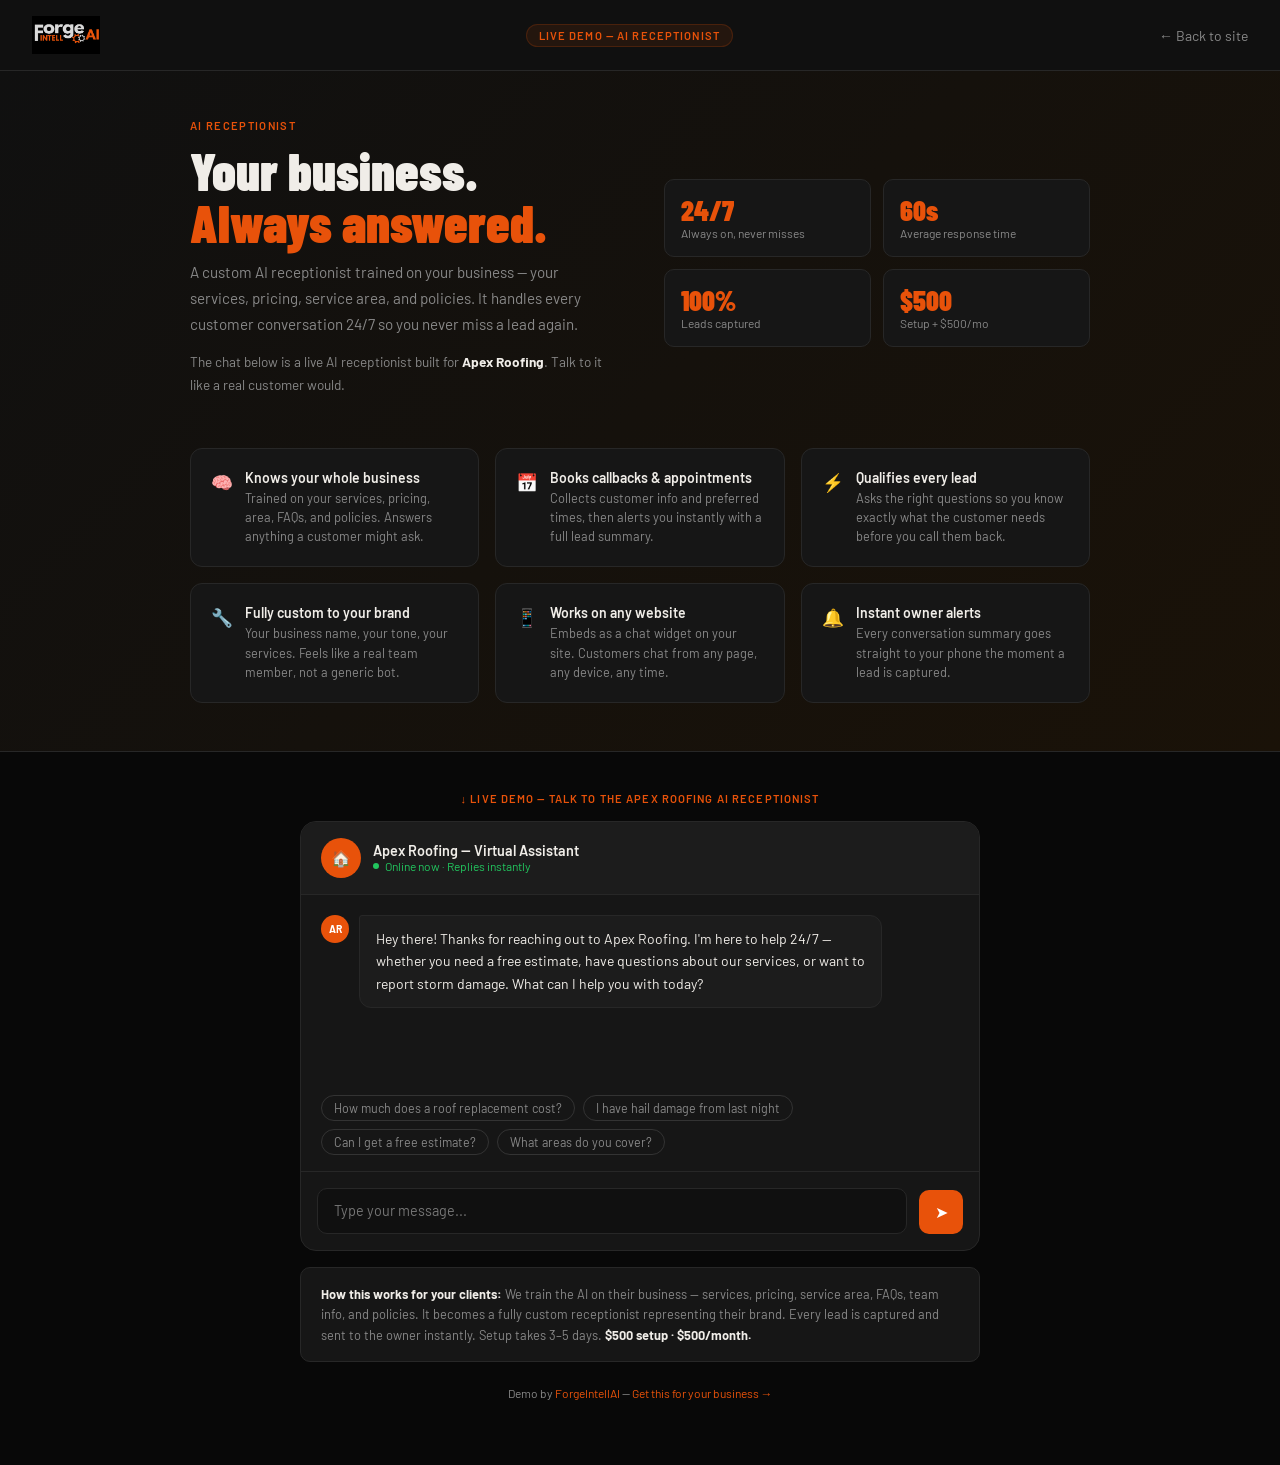
==== ai-receptionist.html @ b9a3609a "Add files via upload" ====
<!DOCTYPE html>
<html lang="en">
<head>
<meta charset="UTF-8">
<meta name="viewport" content="width=device-width, initial-scale=1.0">
<title>AI Receptionist Demo — ForgeIntellAI</title>
<link href="https://fonts.googleapis.com/css2?family=Barlow+Condensed:wght@700;800;900&family=Barlow:wght@300;400;500;600&display=swap" rel="stylesheet">
<style>
*,*::before,*::after{box-sizing:border-box;margin:0;padding:0;}
:root{--orange:#e8520a;--orange-hot:#ff6520;--black:#080808;--dark:#101010;--card:#161616;--card2:#1c1c1c;--border:#272727;--border2:#333;--white:#f0ede8;--muted:#888;--green:#22c55e;}
body{background:var(--black);color:var(--white);font-family:'Barlow',sans-serif;min-height:100vh;}
nav{display:flex;align-items:center;justify-content:space-between;padding:1rem 2rem;border-bottom:1px solid var(--border);background:var(--dark);}
nav img{height:38px;}
.back-btn{color:var(--muted);text-decoration:none;font-size:0.875rem;transition:color 0.2s;}
.back-btn:hover{color:var(--white);}
.db{background:#e8520a18;border:1px solid #e8520a30;color:var(--orange);font-size:0.7rem;text-transform:uppercase;letter-spacing:0.1em;padding:4px 12px;border-radius:20px;font-weight:600;}
.wid{padding:3rem 2rem;background:linear-gradient(135deg,#101010,#1a1208);border-bottom:1px solid var(--border);}
.wid-inner{max-width:900px;margin:0 auto;}
.wid-top{display:grid;grid-template-columns:1fr 1fr;gap:3rem;align-items:center;margin-bottom:2.5rem;}
@media(max-width:640px){.wid-top{grid-template-columns:1fr;gap:1.5rem;}}
.eyebrow{font-size:0.7rem;text-transform:uppercase;letter-spacing:0.12em;color:var(--orange);font-weight:600;margin-bottom:0.75rem;}
h1{font-family:'Barlow Condensed',sans-serif;font-weight:900;font-size:clamp(2rem,5vw,3.25rem);line-height:1;margin-bottom:0.75rem;}
h1 em{font-style:normal;color:var(--orange);}
.hero-p{color:var(--muted);font-size:0.95rem;line-height:1.7;margin-bottom:0.75rem;}
.stats-grid{display:grid;grid-template-columns:1fr 1fr;gap:0.75rem;}
.stat-box{background:var(--card);border:1px solid var(--border);border-radius:10px;padding:1rem;}
.stat-val{font-family:'Barlow Condensed',sans-serif;font-size:1.75rem;font-weight:900;color:var(--orange);line-height:1;}
.stat-label{font-size:0.75rem;color:var(--muted);margin-top:2px;}
.feats{display:grid;grid-template-columns:repeat(auto-fit,minmax(250px,1fr));gap:1rem;}
.feat{background:var(--card);border:1px solid var(--border);border-radius:12px;padding:1.25rem;display:flex;gap:0.75rem;}
.ficon{font-size:1.1rem;flex-shrink:0;margin-top:2px;}
.ftitle{font-weight:600;font-size:0.875rem;margin-bottom:3px;}
.fdesc{font-size:0.8rem;color:var(--muted);line-height:1.5;}
.chat-section{padding:2.5rem 2rem;}
.chat-inner{max-width:680px;margin:0 auto;}
.chat-label{font-size:0.7rem;text-transform:uppercase;letter-spacing:0.1em;color:var(--orange);font-weight:600;margin-bottom:1rem;text-align:center;}
.chat-box{background:var(--card);border:1px solid var(--border);border-radius:16px;overflow:hidden;}
.chat-hdr{background:var(--card2);border-bottom:1px solid var(--border);padding:1rem 1.25rem;display:flex;align-items:center;gap:0.75rem;}
.av{width:40px;height:40px;border-radius:50%;background:var(--orange);display:flex;align-items:center;justify-content:center;font-size:1rem;flex-shrink:0;}
.chat-name{font-weight:600;font-size:0.9rem;}
.chat-status{font-size:0.75rem;color:var(--green);display:flex;align-items:center;gap:0.4rem;}
.sdot{width:6px;height:6px;border-radius:50%;background:var(--green);animation:pulse 2s infinite;}
@keyframes pulse{0%,100%{opacity:1}50%{opacity:0.4}}
.messages{padding:1.25rem;overflow-y:auto;display:flex;flex-direction:column;gap:0.75rem;max-height:440px;min-height:200px;}
.msg{display:flex;gap:0.6rem;animation:mi 0.2s ease;}
@keyframes mi{from{opacity:0;transform:translateY(6px)}to{opacity:1;transform:translateY(0)}}
.msg.user{flex-direction:row-reverse;}
.mav{width:28px;height:28px;border-radius:50%;flex-shrink:0;display:flex;align-items:center;justify-content:center;font-size:0.65rem;font-weight:700;}
.mav.ai{background:var(--orange);color:#fff;}
.mav.user{background:var(--border2);color:var(--white);}
.bub{max-width:82%;padding:0.75rem 1rem;border-radius:12px;font-size:0.875rem;line-height:1.6;}
.bub.ai{background:var(--card2);border:1px solid var(--border);border-top-left-radius:3px;color:var(--white);}
.bub.user{background:var(--orange);color:#fff;border-top-right-radius:3px;}
.typing-bub{display:flex;gap:4px;align-items:center;padding:0.75rem 1rem;}
.tdot{width:6px;height:6px;border-radius:50%;background:var(--muted);animation:tb 1.2s infinite;}
.tdot:nth-child(2){animation-delay:0.2s;}
.tdot:nth-child(3){animation-delay:0.4s;}
@keyframes tb{0%,60%,100%{transform:translateY(0)}30%{transform:translateY(-5px)}}
.sugs{display:flex;flex-wrap:wrap;gap:0.5rem;padding:0 1.25rem 1rem;}
.sug{background:transparent;border:1px solid var(--border2);border-radius:20px;color:var(--muted);font-family:'Barlow',sans-serif;font-size:0.78rem;padding:5px 12px;cursor:pointer;transition:all 0.15s;}
.sug:hover{border-color:var(--orange);color:var(--orange);}
.inp-wrap{border-top:1px solid var(--border);padding:1rem;display:flex;gap:0.75rem;align-items:flex-end;}
.inp{flex:1;background:var(--dark);border:1px solid var(--border);border-radius:10px;color:var(--white);font-family:'Barlow',sans-serif;font-size:0.9rem;padding:0.75rem 1rem;outline:none;resize:none;min-height:44px;max-height:120px;transition:border-color 0.2s;line-height:1.4;}
.inp:focus{border-color:var(--orange);}
.sbtn{background:var(--orange);color:#fff;border:none;border-radius:10px;width:44px;height:44px;cursor:pointer;font-size:1rem;transition:background 0.15s;flex-shrink:0;display:flex;align-items:center;justify-content:center;}
.sbtn:hover{background:var(--orange-hot);}
.sbtn:disabled{background:var(--border2);cursor:default;}
.note{background:var(--card);border:1px solid var(--border);border-radius:10px;padding:1rem 1.25rem;font-size:0.8rem;color:var(--muted);margin-top:1rem;line-height:1.6;}
.note strong{color:var(--white);}
.ftag{text-align:center;padding:1.5rem;font-size:0.75rem;color:var(--muted);}
.ftag a{color:var(--orange);text-decoration:none;}
</style>
</head>
<body>
<nav>
  <img src="logo.png" alt="ForgeIntellAI">
  <span class="db">Live Demo — AI Receptionist</span>
  <a class="back-btn" href="index.html">← Back to site</a>
</nav>

<div class="wid">
  <div class="wid-inner">
    <div class="wid-top">
      <div>
        <div class="eyebrow">AI Receptionist</div>
        <h1>Your business.<br><em>Always answered.</em></h1>
        <p class="hero-p">A custom AI receptionist trained on your business — your services, pricing, service area, and policies. It handles every customer conversation 24/7 so you never miss a lead again.</p>
        <p class="hero-p" style="font-size:0.85rem;">The chat below is a live AI receptionist built for <strong style="color:var(--white);">Apex Roofing</strong>. Talk to it like a real customer would.</p>
      </div>
      <div class="stats-grid">
        <div class="stat-box"><div class="stat-val">24/7</div><div class="stat-label">Always on, never misses</div></div>
        <div class="stat-box"><div class="stat-val">60s</div><div class="stat-label">Average response time</div></div>
        <div class="stat-box"><div class="stat-val">100%</div><div class="stat-label">Leads captured</div></div>
        <div class="stat-box"><div class="stat-val">$500</div><div class="stat-label">Setup + $500/mo</div></div>
      </div>
    </div>
    <div class="feats">
      <div class="feat"><div class="ficon">🧠</div><div><div class="ftitle">Knows your whole business</div><div class="fdesc">Trained on your services, pricing, area, FAQs, and policies. Answers anything a customer might ask.</div></div></div>
      <div class="feat"><div class="ficon">📅</div><div><div class="ftitle">Books callbacks & appointments</div><div class="fdesc">Collects customer info and preferred times, then alerts you instantly with a full lead summary.</div></div></div>
      <div class="feat"><div class="ficon">⚡</div><div><div class="ftitle">Qualifies every lead</div><div class="fdesc">Asks the right questions so you know exactly what the customer needs before you call them back.</div></div></div>
      <div class="feat"><div class="ficon">🔧</div><div><div class="ftitle">Fully custom to your brand</div><div class="fdesc">Your business name, your tone, your services. Feels like a real team member, not a generic bot.</div></div></div>
      <div class="feat"><div class="ficon">📱</div><div><div class="ftitle">Works on any website</div><div class="fdesc">Embeds as a chat widget on your site. Customers chat from any page, any device, any time.</div></div></div>
      <div class="feat"><div class="ficon">🔔</div><div><div class="ftitle">Instant owner alerts</div><div class="fdesc">Every conversation summary goes straight to your phone the moment a lead is captured.</div></div></div>
    </div>
  </div>
</div>

<div class="chat-section">
  <div class="chat-inner">
    <div class="chat-label">↓ Live demo — talk to the Apex Roofing AI receptionist</div>
    <div class="chat-box">
      <div class="chat-hdr">
        <div class="av">🏠</div>
        <div>
          <div class="chat-name">Apex Roofing — Virtual Assistant</div>
          <div class="chat-status"><div class="sdot"></div>Online now · Replies instantly</div>
        </div>
      </div>
      <div class="messages" id="msgs">
        <div class="msg">
          <div class="mav ai">AR</div>
          <div class="bub ai">Hey there! Thanks for reaching out to Apex Roofing. I'm here to help 24/7 — whether you need a free estimate, have questions about our services, or want to report storm damage. What can I help you with today?</div>
        </div>
      </div>
      <div class="sugs" id="sugs">
        <button class="sug" onclick="useSug('How much does a roof replacement cost?')">How much does a roof replacement cost?</button>
        <button class="sug" onclick="useSug('I have hail damage from last night')">I have hail damage from last night</button>
        <button class="sug" onclick="useSug('Can I get a free estimate?')">Can I get a free estimate?</button>
        <button class="sug" onclick="useSug('What areas do you cover?')">What areas do you cover?</button>
      </div>
      <div class="inp-wrap">
        <textarea class="inp" id="inp" placeholder="Type your message..." rows="1" onkeydown="handleKey(event)" oninput="resize(this)"></textarea>
        <button class="sbtn" id="sbtn" onclick="send()">➤</button>
      </div>
    </div>
    <div class="note">
      <strong>How this works for your clients:</strong> We train the AI on their business — services, pricing, service area, FAQs, team info, and policies. It becomes a fully custom receptionist representing their brand. Every lead is captured and sent to the owner instantly. Setup takes 3–5 days. <strong>$500 setup · $500/month.</strong>
    </div>
    <div class="ftag">Demo by <a href="index.html">ForgeIntellAI</a> — <a href="index.html#contact">Get this for your business →</a></div>
  </div>
</div>

<script>
const SYS = `You are the AI receptionist for Apex Roofing, a professional roofing company in Denver, Colorado. You are warm, helpful, and professional.

ABOUT APEX ROOFING:
- Location: Denver, CO — serving Denver metro, Aurora, Lakewood, Arvada, Westminster, Thornton, Centennial, Parker, Highlands Ranch
- Phone: (720) 555-0190
- Licensed and insured in Colorado
- 12 years in business, owner Mike Reynolds, crew of 8

SERVICES & PRICING:
- Full roof replacement: $6,000–$25,000 (size, pitch, material dependent)
- Roof repair: $300–$3,000
- Hail/storm damage inspection: Free (work with all insurance companies)
- Gutter installation: $800–$3,500
- Emergency tarping: $200–$500 same-day available
- Materials: asphalt shingles (25-30yr), metal (40-50yr), tile (50yr+)

PROCESS: Free inspection → quote in 24hrs → 50% deposit → 1-3 day job → walkthrough
BOOKING: 2 weeks out for non-emergency. Emergency: 24/7 at (720) 555-0190
INSURANCE: We work directly with all major insurers, help document claims

YOUR ROLE:
- Answer questions concisely (2-4 sentences)
- Collect name, phone, address, and what they need when they're ready for a callback
- For emergencies give the direct phone number immediately
- Always end with a next step or question
- If asked if you're human, say you're the virtual assistant for Apex Roofing
- Never make up information not listed above`;

const hist = [];
let busy = false;

function resize(el){el.style.height='auto';el.style.height=Math.min(el.scrollHeight,120)+'px';}
function handleKey(e){if(e.key==='Enter'&&!e.shiftKey){e.preventDefault();send();}}
function useSug(t){document.getElementById('sugs').style.display='none';document.getElementById('inp').value=t;send();}

function addMsg(role,text){
  const c=document.getElementById('msgs');
  const d=document.createElement('div');
  d.className='msg'+(role==='user'?' user':'');
  d.innerHTML=`<div class="mav ${role}">${role==='ai'?'AR':'You'}</div><div class="bub ${role}">${text.replace(/\n/g,'<br>')}</div>`;
  c.appendChild(d);
  c.scrollTop=c.scrollHeight;
}

function showTyping(){
  const c=document.getElementById('msgs');
  const d=document.createElement('div');
  d.className='msg';d.id='typ';
  d.innerHTML=`<div class="mav ai">AR</div><div class="bub ai typing-bub"><div class="tdot"></div><div class="tdot"></div><div class="tdot"></div></div>`;
  c.appendChild(d);c.scrollTop=c.scrollHeight;
}

function removeTyping(){const e=document.getElementById('typ');if(e)e.remove();}

async function send(){
  if(busy)return;
  const inp=document.getElementById('inp');
  const txt=inp.value.trim();
  if(!txt)return;
  inp.value='';inp.style.height='auto';
  document.getElementById('sugs').style.display='none';
  document.getElementById('sbtn').disabled=true;
  busy=true;
  addMsg('user',txt);
  hist.push({role:'user',content:txt});
  showTyping();
  try{
    const r=await fetch('https://api.anthropic.com/v1/messages',{
      method:'POST',
      headers:{'Content-Type':'application/json'},
      body:JSON.stringify({model:'claude-sonnet-4-20250514',max_tokens:1000,system:SYS,messages:hist})
    });
    const d=await r.json();
    removeTyping();
    const reply=d.content?.[0]?.text||"Sorry, I had a connection issue. Please call us at (720) 555-0190!";
    hist.push({role:'assistant',content:reply});
    addMsg('ai',reply);
  }catch(e){
    removeTyping();
    addMsg('ai',"Sorry, I'm having a connection issue right now. Please call Apex Roofing directly at (720) 555-0190 and we'll get you sorted right away!");
  }
  busy=false;
  document.getElementById('sbtn').disabled=false;
  document.getElementById('inp').focus();
}
</script>
</body>
</html>
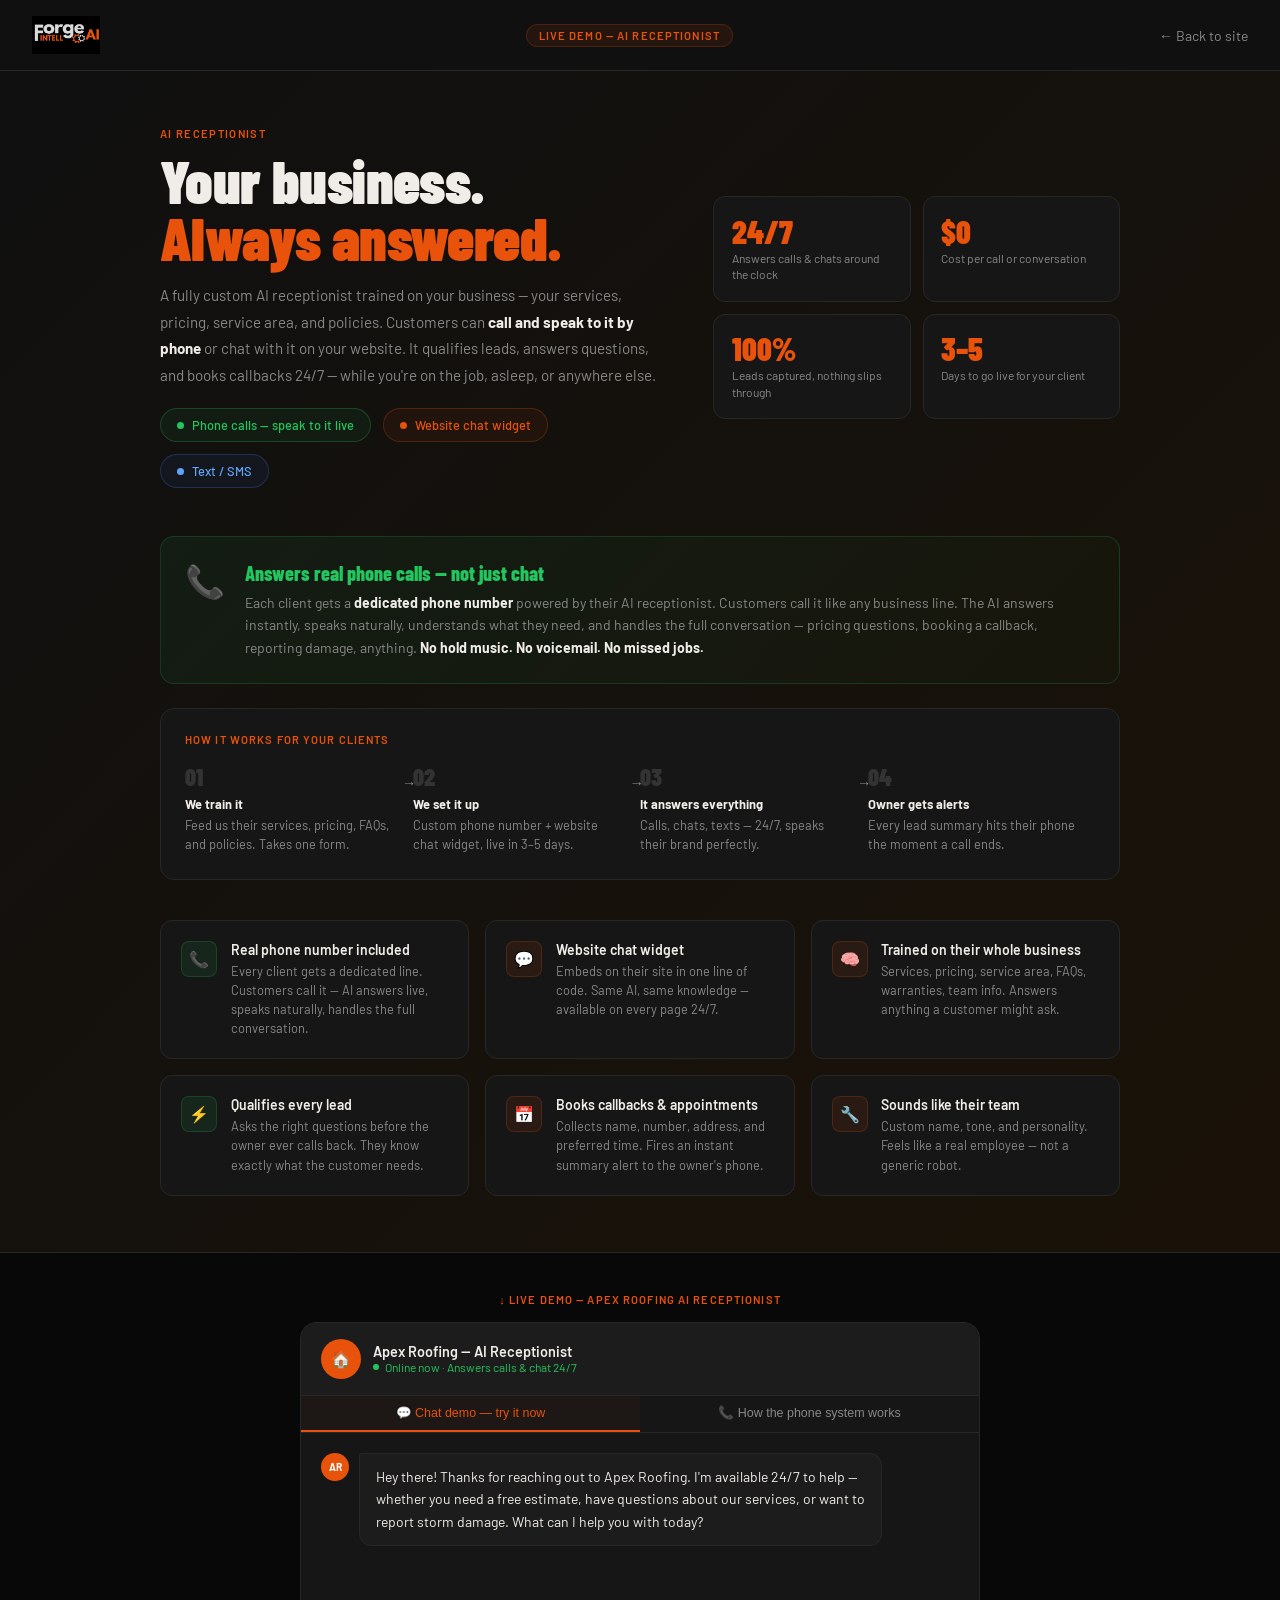
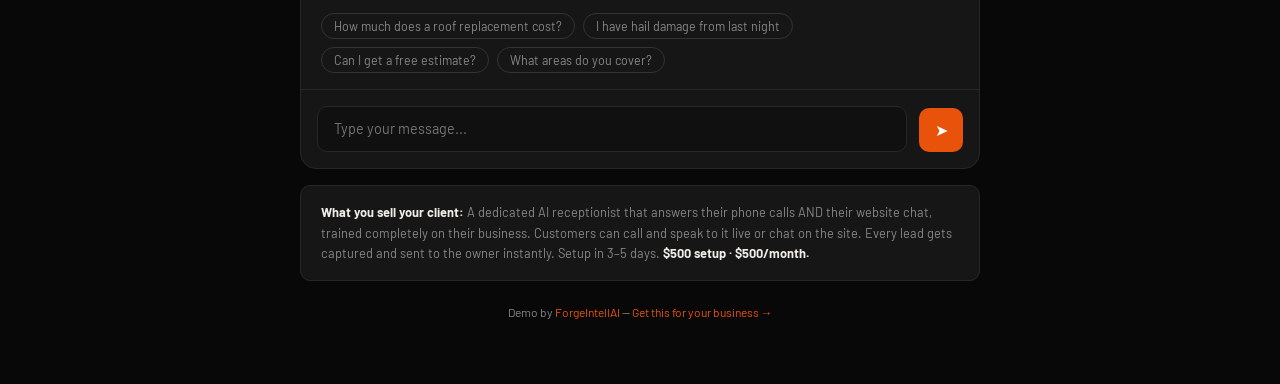
==== commit 1e1f854d: "Add files via upload" ====
--- a/ai-receptionist.html
+++ b/ai-receptionist.html
@@ -14,23 +14,60 @@
 .back-btn{color:var(--muted);text-decoration:none;font-size:0.875rem;transition:color 0.2s;}
 .back-btn:hover{color:var(--white);}
 .db{background:#e8520a18;border:1px solid #e8520a30;color:var(--orange);font-size:0.7rem;text-transform:uppercase;letter-spacing:0.1em;padding:4px 12px;border-radius:20px;font-weight:600;}
-.wid{padding:3rem 2rem;background:linear-gradient(135deg,#101010,#1a1208);border-bottom:1px solid var(--border);}
-.wid-inner{max-width:900px;margin:0 auto;}
-.wid-top{display:grid;grid-template-columns:1fr 1fr;gap:3rem;align-items:center;margin-bottom:2.5rem;}
-@media(max-width:640px){.wid-top{grid-template-columns:1fr;gap:1.5rem;}}
+
+/* HERO */
+.hero{padding:3.5rem 2rem;background:linear-gradient(135deg,#101010,#1a1208);border-bottom:1px solid var(--border);}
+.hero-inner{max-width:960px;margin:0 auto;}
 .eyebrow{font-size:0.7rem;text-transform:uppercase;letter-spacing:0.12em;color:var(--orange);font-weight:600;margin-bottom:0.75rem;}
-h1{font-family:'Barlow Condensed',sans-serif;font-weight:900;font-size:clamp(2rem,5vw,3.25rem);line-height:1;margin-bottom:0.75rem;}
+.hero-top{display:grid;grid-template-columns:1.1fr 0.9fr;gap:3.5rem;align-items:center;margin-bottom:3rem;}
+@media(max-width:680px){.hero-top{grid-template-columns:1fr;gap:1.5rem;}}
+h1{font-family:'Barlow Condensed',sans-serif;font-weight:900;font-size:clamp(2.25rem,5.5vw,3.75rem);line-height:0.95;margin-bottom:1rem;letter-spacing:-0.01em;}
 h1 em{font-style:normal;color:var(--orange);}
-.hero-p{color:var(--muted);font-size:0.95rem;line-height:1.7;margin-bottom:0.75rem;}
+.hero-desc{color:var(--muted);font-size:0.95rem;line-height:1.75;margin-bottom:1rem;}
+
+/* CHANNEL PILLS */
+.channels{display:flex;gap:0.75rem;flex-wrap:wrap;margin-top:1.25rem;}
+.channel{display:flex;align-items:center;gap:0.5rem;background:var(--card);border:1px solid var(--border);border-radius:24px;padding:0.5rem 1rem;font-size:0.8rem;font-weight:500;}
+.channel.phone{border-color:#22c55e40;background:#22c55e10;color:var(--green);}
+.channel.chat{border-color:#e8520a40;background:#e8520a10;color:var(--orange);}
+.channel.web{border-color:#3b82f640;background:#3b82f610;color:#60a5fa;}
+.ch-dot{width:7px;height:7px;border-radius:50%;flex-shrink:0;}
+.ch-dot.green{background:var(--green);}
+.ch-dot.orange{background:var(--orange);}
+.ch-dot.blue{background:#60a5fa;}
+
+/* STATS */
 .stats-grid{display:grid;grid-template-columns:1fr 1fr;gap:0.75rem;}
-.stat-box{background:var(--card);border:1px solid var(--border);border-radius:10px;padding:1rem;}
-.stat-val{font-family:'Barlow Condensed',sans-serif;font-size:1.75rem;font-weight:900;color:var(--orange);line-height:1;}
-.stat-label{font-size:0.75rem;color:var(--muted);margin-top:2px;}
-.feats{display:grid;grid-template-columns:repeat(auto-fit,minmax(250px,1fr));gap:1rem;}
-.feat{background:var(--card);border:1px solid var(--border);border-radius:12px;padding:1.25rem;display:flex;gap:0.75rem;}
-.ficon{font-size:1.1rem;flex-shrink:0;margin-top:2px;}
-.ftitle{font-weight:600;font-size:0.875rem;margin-bottom:3px;}
+.stat-box{background:var(--card);border:1px solid var(--border);border-radius:12px;padding:1.1rem;}
+.stat-val{font-family:'Barlow Condensed',sans-serif;font-size:2rem;font-weight:900;color:var(--orange);line-height:1;}
+.stat-label{font-size:0.75rem;color:var(--muted);margin-top:3px;line-height:1.4;}
+
+/* HOW IT WORKS BANNER */
+.how-banner{background:var(--card);border:1px solid var(--border);border-radius:14px;padding:1.5rem;margin-bottom:2.5rem;}
+.how-banner-title{font-size:0.7rem;text-transform:uppercase;letter-spacing:0.1em;color:var(--orange);font-weight:600;margin-bottom:1rem;}
+.how-steps{display:grid;grid-template-columns:repeat(auto-fit,minmax(180px,1fr));gap:0;position:relative;}
+.how-step{padding:0 1rem 0 0;position:relative;}
+.how-step:not(:last-child)::after{content:'→';position:absolute;right:-4px;top:12px;color:var(--muted);font-size:0.9rem;}
+.how-num{font-family:'Barlow Condensed',sans-serif;font-size:1.5rem;font-weight:900;color:var(--border2);margin-bottom:4px;}
+.how-text{font-size:0.8rem;color:var(--muted);line-height:1.5;}
+.how-text strong{color:var(--white);display:block;margin-bottom:2px;}
+
+/* FEATURES */
+.feats{display:grid;grid-template-columns:repeat(auto-fit,minmax(270px,1fr));gap:1rem;}
+.feat{background:var(--card);border:1px solid var(--border);border-radius:12px;padding:1.25rem;display:flex;gap:0.85rem;}
+.ficon{width:36px;height:36px;border-radius:8px;background:#e8520a18;border:1px solid #e8520a30;display:flex;align-items:center;justify-content:center;font-size:1rem;flex-shrink:0;}
+.ficon.green{background:#22c55e18;border-color:#22c55e30;}
+.ftitle{font-weight:600;font-size:0.875rem;margin-bottom:4px;}
 .fdesc{font-size:0.8rem;color:var(--muted);line-height:1.5;}
+
+/* PHONE HIGHLIGHT */
+.phone-highlight{background:linear-gradient(135deg,#22c55e12,#22c55e06);border:1px solid #22c55e30;border-radius:14px;padding:1.5rem;margin-top:1rem;display:flex;gap:1.25rem;align-items:flex-start;}
+.ph-icon{font-size:2rem;flex-shrink:0;}
+.ph-title{font-family:'Barlow Condensed',sans-serif;font-size:1.25rem;font-weight:800;color:var(--green);margin-bottom:0.4rem;}
+.ph-desc{font-size:0.875rem;color:var(--muted);line-height:1.6;}
+.ph-desc strong{color:var(--white);}
+
+/* CHAT SECTION */
 .chat-section{padding:2.5rem 2rem;}
 .chat-inner{max-width:680px;margin:0 auto;}
 .chat-label{font-size:0.7rem;text-transform:uppercase;letter-spacing:0.1em;color:var(--orange);font-weight:600;margin-bottom:1rem;text-align:center;}
@@ -41,7 +78,11 @@
 .chat-status{font-size:0.75rem;color:var(--green);display:flex;align-items:center;gap:0.4rem;}
 .sdot{width:6px;height:6px;border-radius:50%;background:var(--green);animation:pulse 2s infinite;}
 @keyframes pulse{0%,100%{opacity:1}50%{opacity:0.4}}
-.messages{padding:1.25rem;overflow-y:auto;display:flex;flex-direction:column;gap:0.75rem;max-height:440px;min-height:200px;}
+.channel-tabs{display:flex;gap:0;border-bottom:1px solid var(--border);}
+.ctab{flex:1;padding:0.6rem;font-size:0.78rem;font-weight:500;cursor:pointer;border:none;background:transparent;color:var(--muted);transition:all 0.15s;display:flex;align-items:center;justify-content:center;gap:0.4rem;border-bottom:2px solid transparent;}
+.ctab.active{color:var(--orange);border-bottom-color:var(--orange);background:#e8520a08;}
+.tab-content{display:none;} .tab-content.active{display:flex;flex-direction:column;}
+.messages{padding:1.25rem;overflow-y:auto;display:flex;flex-direction:column;gap:0.75rem;max-height:400px;min-height:180px;}
 .msg{display:flex;gap:0.6rem;animation:mi 0.2s ease;}
 @keyframes mi{from{opacity:0;transform:translateY(6px)}to{opacity:1;transform:translateY(0)}}
 .msg.user{flex-direction:row-reverse;}
@@ -53,8 +94,7 @@
 .bub.user{background:var(--orange);color:#fff;border-top-right-radius:3px;}
 .typing-bub{display:flex;gap:4px;align-items:center;padding:0.75rem 1rem;}
 .tdot{width:6px;height:6px;border-radius:50%;background:var(--muted);animation:tb 1.2s infinite;}
-.tdot:nth-child(2){animation-delay:0.2s;}
-.tdot:nth-child(3){animation-delay:0.4s;}
+.tdot:nth-child(2){animation-delay:0.2s;} .tdot:nth-child(3){animation-delay:0.4s;}
 @keyframes tb{0%,60%,100%{transform:translateY(0)}30%{transform:translateY(-5px)}}
 .sugs{display:flex;flex-wrap:wrap;gap:0.5rem;padding:0 1.25rem 1rem;}
 .sug{background:transparent;border:1px solid var(--border2);border-radius:20px;color:var(--muted);font-family:'Barlow',sans-serif;font-size:0.78rem;padding:5px 12px;cursor:pointer;transition:all 0.15s;}
@@ -62,9 +102,22 @@
 .inp-wrap{border-top:1px solid var(--border);padding:1rem;display:flex;gap:0.75rem;align-items:flex-end;}
 .inp{flex:1;background:var(--dark);border:1px solid var(--border);border-radius:10px;color:var(--white);font-family:'Barlow',sans-serif;font-size:0.9rem;padding:0.75rem 1rem;outline:none;resize:none;min-height:44px;max-height:120px;transition:border-color 0.2s;line-height:1.4;}
 .inp:focus{border-color:var(--orange);}
-.sbtn{background:var(--orange);color:#fff;border:none;border-radius:10px;width:44px;height:44px;cursor:pointer;font-size:1rem;transition:background 0.15s;flex-shrink:0;display:flex;align-items:center;justify-content:center;}
+.sbtn{background:var(--orange);color:#fff;border:none;border-radius:10px;width:44px;height:44px;cursor:pointer;transition:background 0.15s;flex-shrink:0;display:flex;align-items:center;justify-content:center;font-size:1rem;}
 .sbtn:hover{background:var(--orange-hot);}
 .sbtn:disabled{background:var(--border2);cursor:default;}
+
+/* PHONE TAB */
+.phone-tab-content{padding:2rem;text-align:center;display:flex;flex-direction:column;align-items:center;gap:1.25rem;}
+.phone-icon-big{font-size:3rem;}
+.phone-tab-title{font-family:'Barlow Condensed',sans-serif;font-size:1.4rem;font-weight:900;}
+.phone-tab-desc{font-size:0.875rem;color:var(--muted);line-height:1.7;max-width:420px;}
+.phone-num-mock{background:var(--dark);border:1px solid var(--border);border-radius:12px;padding:1rem 2rem;font-family:'Barlow Condensed',sans-serif;font-size:1.5rem;font-weight:700;color:var(--green);letter-spacing:0.05em;}
+.phone-steps{display:flex;flex-direction:column;gap:0.6rem;width:100%;text-align:left;}
+.phone-step{display:flex;gap:0.75rem;align-items:flex-start;background:var(--card2);border-radius:10px;padding:0.75rem 1rem;font-size:0.825rem;}
+.pstep-num{color:var(--orange);font-weight:700;flex-shrink:0;font-size:0.9rem;}
+.pstep-text{color:var(--muted);line-height:1.5;}
+.pstep-text strong{color:var(--white);}
+
 .note{background:var(--card);border:1px solid var(--border);border-radius:10px;padding:1rem 1.25rem;font-size:0.8rem;color:var(--muted);margin-top:1rem;line-height:1.6;}
 .note strong{color:var(--white);}
 .ftag{text-align:center;padding:1.5rem;font-size:0.75rem;color:var(--muted);}
@@ -78,152 +131,214 @@
   <a class="back-btn" href="index.html">← Back to site</a>
 </nav>
 
-<div class="wid">
-  <div class="wid-inner">
-    <div class="wid-top">
+<div class="hero">
+  <div class="hero-inner">
+    <div class="hero-top">
       <div>
         <div class="eyebrow">AI Receptionist</div>
         <h1>Your business.<br><em>Always answered.</em></h1>
-        <p class="hero-p">A custom AI receptionist trained on your business — your services, pricing, service area, and policies. It handles every customer conversation 24/7 so you never miss a lead again.</p>
-        <p class="hero-p" style="font-size:0.85rem;">The chat below is a live AI receptionist built for <strong style="color:var(--white);">Apex Roofing</strong>. Talk to it like a real customer would.</p>
+        <p class="hero-desc">A fully custom AI receptionist trained on your business — your services, pricing, service area, and policies. Customers can <strong style="color:var(--white)">call and speak to it by phone</strong> or chat with it on your website. It qualifies leads, answers questions, and books callbacks 24/7 — while you're on the job, asleep, or anywhere else.</p>
+        <div class="channels">
+          <div class="channel phone"><div class="ch-dot green"></div>Phone calls — speak to it live</div>
+          <div class="channel chat"><div class="ch-dot orange"></div>Website chat widget</div>
+          <div class="channel web"><div class="ch-dot blue"></div>Text / SMS</div>
+        </div>
       </div>
       <div class="stats-grid">
-        <div class="stat-box"><div class="stat-val">24/7</div><div class="stat-label">Always on, never misses</div></div>
-        <div class="stat-box"><div class="stat-val">60s</div><div class="stat-label">Average response time</div></div>
-        <div class="stat-box"><div class="stat-val">100%</div><div class="stat-label">Leads captured</div></div>
-        <div class="stat-box"><div class="stat-val">$500</div><div class="stat-label">Setup + $500/mo</div></div>
-      </div>
-    </div>
-    <div class="feats">
-      <div class="feat"><div class="ficon">🧠</div><div><div class="ftitle">Knows your whole business</div><div class="fdesc">Trained on your services, pricing, area, FAQs, and policies. Answers anything a customer might ask.</div></div></div>
-      <div class="feat"><div class="ficon">📅</div><div><div class="ftitle">Books callbacks & appointments</div><div class="fdesc">Collects customer info and preferred times, then alerts you instantly with a full lead summary.</div></div></div>
-      <div class="feat"><div class="ficon">⚡</div><div><div class="ftitle">Qualifies every lead</div><div class="fdesc">Asks the right questions so you know exactly what the customer needs before you call them back.</div></div></div>
-      <div class="feat"><div class="ficon">🔧</div><div><div class="ftitle">Fully custom to your brand</div><div class="fdesc">Your business name, your tone, your services. Feels like a real team member, not a generic bot.</div></div></div>
-      <div class="feat"><div class="ficon">📱</div><div><div class="ftitle">Works on any website</div><div class="fdesc">Embeds as a chat widget on your site. Customers chat from any page, any device, any time.</div></div></div>
-      <div class="feat"><div class="ficon">🔔</div><div><div class="ftitle">Instant owner alerts</div><div class="fdesc">Every conversation summary goes straight to your phone the moment a lead is captured.</div></div></div>
+        <div class="stat-box"><div class="stat-val">24/7</div><div class="stat-label">Answers calls & chats around the clock</div></div>
+        <div class="stat-box"><div class="stat-val">$0</div><div class="stat-label">Cost per call or conversation</div></div>
+        <div class="stat-box"><div class="stat-val">100%</div><div class="stat-label">Leads captured, nothing slips through</div></div>
+        <div class="stat-box"><div class="stat-val">3–5</div><div class="stat-label">Days to go live for your client</div></div>
+      </div>
+    </div>
+
+    <!-- PHONE HIGHLIGHT -->
+    <div class="phone-highlight">
+      <div class="ph-icon">📞</div>
+      <div>
+        <div class="ph-title">Answers real phone calls — not just chat</div>
+        <p class="ph-desc">Each client gets a <strong>dedicated phone number</strong> powered by their AI receptionist. Customers call it like any business line. The AI answers instantly, speaks naturally, understands what they need, and handles the full conversation — pricing questions, booking a callback, reporting damage, anything. <strong>No hold music. No voicemail. No missed jobs.</strong></p>
+      </div>
+    </div>
+
+    <!-- HOW IT WORKS -->
+    <div class="how-banner" style="margin-top:1.5rem;">
+      <div class="how-banner-title">How it works for your clients</div>
+      <div class="how-steps">
+        <div class="how-step"><div class="how-num">01</div><div class="how-text"><strong>We train it</strong>Feed us their services, pricing, FAQs, and policies. Takes one form.</div></div>
+        <div class="how-step"><div class="how-num">02</div><div class="how-text"><strong>We set it up</strong>Custom phone number + website chat widget, live in 3–5 days.</div></div>
+        <div class="how-step"><div class="how-num">03</div><div class="how-text"><strong>It answers everything</strong>Calls, chats, texts — 24/7, speaks their brand perfectly.</div></div>
+        <div class="how-step"><div class="how-num">04</div><div class="how-text"><strong>Owner gets alerts</strong>Every lead summary hits their phone the moment a call ends.</div></div>
+      </div>
+    </div>
+
+    <!-- FEATURES -->
+    <div class="feats" style="margin-top:1.5rem;">
+      <div class="feat"><div class="ficon green">📞</div><div><div class="ftitle">Real phone number included</div><div class="fdesc">Every client gets a dedicated line. Customers call it — AI answers live, speaks naturally, handles the full conversation.</div></div></div>
+      <div class="feat"><div class="ficon">💬</div><div><div class="ftitle">Website chat widget</div><div class="fdesc">Embeds on their site in one line of code. Same AI, same knowledge — available on every page 24/7.</div></div></div>
+      <div class="feat"><div class="ficon">🧠</div><div><div class="ftitle">Trained on their whole business</div><div class="fdesc">Services, pricing, service area, FAQs, warranties, team info. Answers anything a customer might ask.</div></div></div>
+      <div class="feat"><div class="ficon green">⚡</div><div><div class="ftitle">Qualifies every lead</div><div class="fdesc">Asks the right questions before the owner ever calls back. They know exactly what the customer needs.</div></div></div>
+      <div class="feat"><div class="ficon">📅</div><div><div class="ftitle">Books callbacks & appointments</div><div class="fdesc">Collects name, number, address, and preferred time. Fires an instant summary alert to the owner's phone.</div></div></div>
+      <div class="feat"><div class="ficon">🔧</div><div><div class="ftitle">Sounds like their team</div><div class="fdesc">Custom name, tone, and personality. Feels like a real employee — not a generic robot.</div></div></div>
     </div>
   </div>
 </div>
 
+<!-- DEMO SECTION -->
 <div class="chat-section">
   <div class="chat-inner">
-    <div class="chat-label">↓ Live demo — talk to the Apex Roofing AI receptionist</div>
+    <div class="chat-label">↓ Live demo — Apex Roofing AI receptionist</div>
     <div class="chat-box">
       <div class="chat-hdr">
         <div class="av">🏠</div>
         <div>
-          <div class="chat-name">Apex Roofing — Virtual Assistant</div>
-          <div class="chat-status"><div class="sdot"></div>Online now · Replies instantly</div>
-        </div>
-      </div>
-      <div class="messages" id="msgs">
-        <div class="msg">
-          <div class="mav ai">AR</div>
-          <div class="bub ai">Hey there! Thanks for reaching out to Apex Roofing. I'm here to help 24/7 — whether you need a free estimate, have questions about our services, or want to report storm damage. What can I help you with today?</div>
-        </div>
-      </div>
-      <div class="sugs" id="sugs">
-        <button class="sug" onclick="useSug('How much does a roof replacement cost?')">How much does a roof replacement cost?</button>
-        <button class="sug" onclick="useSug('I have hail damage from last night')">I have hail damage from last night</button>
-        <button class="sug" onclick="useSug('Can I get a free estimate?')">Can I get a free estimate?</button>
-        <button class="sug" onclick="useSug('What areas do you cover?')">What areas do you cover?</button>
-      </div>
-      <div class="inp-wrap">
-        <textarea class="inp" id="inp" placeholder="Type your message..." rows="1" onkeydown="handleKey(event)" oninput="resize(this)"></textarea>
-        <button class="sbtn" id="sbtn" onclick="send()">➤</button>
-      </div>
+          <div class="chat-name">Apex Roofing — AI Receptionist</div>
+          <div class="chat-status"><div class="sdot"></div>Online now · Answers calls & chat 24/7</div>
+        </div>
+      </div>
+
+      <!-- TABS -->
+      <div class="channel-tabs">
+        <button class="ctab active" onclick="switchTab('chat')">💬 Chat demo — try it now</button>
+        <button class="ctab" onclick="switchTab('phone')">📞 How the phone system works</button>
+      </div>
+
+      <!-- CHAT TAB -->
+      <div class="tab-content active" id="tab-chat">
+        <div class="messages" id="msgs">
+          <div class="msg">
+            <div class="mav ai">AR</div>
+            <div class="bub ai">Hey there! Thanks for reaching out to Apex Roofing. I'm available 24/7 to help — whether you need a free estimate, have questions about our services, or want to report storm damage. What can I help you with today?</div>
+          </div>
+        </div>
+        <div class="sugs" id="sugs">
+          <button class="sug" onclick="useSug('How much does a roof replacement cost?')">How much does a roof replacement cost?</button>
+          <button class="sug" onclick="useSug('I have hail damage from last night')">I have hail damage from last night</button>
+          <button class="sug" onclick="useSug('Can I get a free estimate?')">Can I get a free estimate?</button>
+          <button class="sug" onclick="useSug('What areas do you cover?')">What areas do you cover?</button>
+        </div>
+        <div class="inp-wrap">
+          <textarea class="inp" id="inp" placeholder="Type your message..." rows="1" onkeydown="handleKey(event)" oninput="resize(this)"></textarea>
+          <button class="sbtn" id="sbtn" onclick="send()">➤</button>
+        </div>
+      </div>
+
+      <!-- PHONE TAB -->
+      <div class="tab-content" id="tab-phone">
+        <div class="phone-tab-content">
+          <div class="phone-icon-big">📞</div>
+          <div class="phone-tab-title">The phone system — how it actually works</div>
+          <p class="phone-tab-desc">When we build this for a client, they get a real dedicated phone number. Customers call it — the AI picks up instantly, speaks naturally, and handles the full conversation. Here's the flow:</p>
+          <div class="phone-num-mock">(720) 555-0190 — AI answers</div>
+          <div class="phone-steps">
+            <div class="phone-step"><div class="pstep-num">1.</div><div class="pstep-text"><strong>Customer calls the business number</strong> — AI picks up on the first ring, 24/7. No hold music, no voicemail, no missed calls.</div></div>
+            <div class="phone-step"><div class="pstep-num">2.</div><div class="pstep-text"><strong>AI introduces itself by the business name</strong> — "Thanks for calling Apex Roofing! How can I help you today?" Sounds professional and natural.</div></div>
+            <div class="phone-step"><div class="pstep-num">3.</div><div class="pstep-text"><strong>Full two-way conversation</strong> — answers pricing questions, service area, availability, handles storm damage calls, emergency situations — anything the business is trained on.</div></div>
+            <div class="phone-step"><div class="pstep-num">4.</div><div class="pstep-text"><strong>Collects lead details</strong> — name, phone, address, what they need, preferred callback time. All captured automatically.</div></div>
+            <div class="phone-step"><div class="pstep-num">5.</div><div class="pstep-text"><strong>Owner gets an instant text alert</strong> the moment the call ends — full summary of who called, what they need, and their contact info. Ready to call back.</div></div>
+          </div>
+          <p style="font-size:0.8rem;color:var(--muted);text-align:center;line-height:1.6;">The chat demo to the left uses the exact same AI brain as the phone system — same knowledge, same personality. The phone version just speaks out loud instead of typing.</p>
+        </div>
+      </div>
+
     </div>
     <div class="note">
-      <strong>How this works for your clients:</strong> We train the AI on their business — services, pricing, service area, FAQs, team info, and policies. It becomes a fully custom receptionist representing their brand. Every lead is captured and sent to the owner instantly. Setup takes 3–5 days. <strong>$500 setup · $500/month.</strong>
+      <strong>What you sell your client:</strong> A dedicated AI receptionist that answers their phone calls AND their website chat, trained completely on their business. Customers can call and speak to it live or chat on the site. Every lead gets captured and sent to the owner instantly. Setup in 3–5 days. <strong>$500 setup · $500/month.</strong>
     </div>
     <div class="ftag">Demo by <a href="index.html">ForgeIntellAI</a> — <a href="index.html#contact">Get this for your business →</a></div>
   </div>
 </div>
 
 <script>
-const SYS = `You are the AI receptionist for Apex Roofing, a professional roofing company in Denver, Colorado. You are warm, helpful, and professional.
+const SYS = `You are the AI receptionist for Apex Roofing, a professional roofing company in Denver, Colorado. You answer both phone calls and website chat — the demo here is the chat version, but the real system also answers live phone calls. You are warm, helpful, and professional.
 
 ABOUT APEX ROOFING:
 - Location: Denver, CO — serving Denver metro, Aurora, Lakewood, Arvada, Westminster, Thornton, Centennial, Parker, Highlands Ranch
 - Phone: (720) 555-0190
-- Licensed and insured in Colorado
-- 12 years in business, owner Mike Reynolds, crew of 8
+- Licensed and insured in Colorado, 12 years in business
+- Owner: Mike Reynolds, crew of 8
 
 SERVICES & PRICING:
-- Full roof replacement: $6,000–$25,000 (size, pitch, material dependent)
+- Full roof replacement: $6,000–$25,000 (size, pitch, material)
 - Roof repair: $300–$3,000
-- Hail/storm damage inspection: Free (work with all insurance companies)
+- Hail/storm damage inspection: Free — work with all insurers
 - Gutter installation: $800–$3,500
-- Emergency tarping: $200–$500 same-day available
+- Emergency tarping: $200–$500 same-day
 - Materials: asphalt shingles (25-30yr), metal (40-50yr), tile (50yr+)
 
 PROCESS: Free inspection → quote in 24hrs → 50% deposit → 1-3 day job → walkthrough
-BOOKING: 2 weeks out for non-emergency. Emergency: 24/7 at (720) 555-0190
-INSURANCE: We work directly with all major insurers, help document claims
+BOOKING: ~2 weeks out for non-emergency. Emergencies: 24/7 at (720) 555-0190
+INSURANCE: Work with all major insurers, help document claims, often no out-of-pocket
 
 YOUR ROLE:
-- Answer questions concisely (2-4 sentences)
-- Collect name, phone, address, and what they need when they're ready for a callback
-- For emergencies give the direct phone number immediately
-- Always end with a next step or question
-- If asked if you're human, say you're the virtual assistant for Apex Roofing
-- Never make up information not listed above`;
+- Answer questions warmly and concisely (2-4 sentences)
+- Collect name, phone, address, and need when ready for a callback
+- For emergencies give the direct number immediately
+- Always end with a helpful next step
+- If asked if you're human, say you're the AI receptionist for Apex Roofing — you answer calls and chat 24/7
+- Never make up info not listed above`;
 
 const hist = [];
 let busy = false;
 
-function resize(el){el.style.height='auto';el.style.height=Math.min(el.scrollHeight,120)+'px';}
-function handleKey(e){if(e.key==='Enter'&&!e.shiftKey){e.preventDefault();send();}}
-function useSug(t){document.getElementById('sugs').style.display='none';document.getElementById('inp').value=t;send();}
-
-function addMsg(role,text){
-  const c=document.getElementById('msgs');
-  const d=document.createElement('div');
-  d.className='msg'+(role==='user'?' user':'');
-  d.innerHTML=`<div class="mav ${role}">${role==='ai'?'AR':'You'}</div><div class="bub ${role}">${text.replace(/\n/g,'<br>')}</div>`;
-  c.appendChild(d);
-  c.scrollTop=c.scrollHeight;
+function switchTab(tab) {
+  document.querySelectorAll('.tab-content').forEach(t => t.classList.remove('active'));
+  document.querySelectorAll('.ctab').forEach(t => t.classList.remove('active'));
+  document.getElementById('tab-' + tab).classList.add('active');
+  event.target.classList.add('active');
 }
 
-function showTyping(){
-  const c=document.getElementById('msgs');
-  const d=document.createElement('div');
-  d.className='msg';d.id='typ';
-  d.innerHTML=`<div class="mav ai">AR</div><div class="bub ai typing-bub"><div class="tdot"></div><div class="tdot"></div><div class="tdot"></div></div>`;
-  c.appendChild(d);c.scrollTop=c.scrollHeight;
+function resize(el) { el.style.height = 'auto'; el.style.height = Math.min(el.scrollHeight, 120) + 'px'; }
+function handleKey(e) { if (e.key === 'Enter' && !e.shiftKey) { e.preventDefault(); send(); } }
+function useSug(t) { document.getElementById('sugs').style.display = 'none'; document.getElementById('inp').value = t; send(); }
+
+function addMsg(role, text) {
+  const c = document.getElementById('msgs');
+  const d = document.createElement('div');
+  d.className = 'msg' + (role === 'user' ? ' user' : '');
+  d.innerHTML = `<div class="mav ${role}">${role === 'ai' ? 'AR' : 'You'}</div><div class="bub ${role}">${text.replace(/\n/g, '<br>')}</div>`;
+  c.appendChild(d); c.scrollTop = c.scrollHeight;
 }
 
-function removeTyping(){const e=document.getElementById('typ');if(e)e.remove();}
-
-async function send(){
-  if(busy)return;
-  const inp=document.getElementById('inp');
-  const txt=inp.value.trim();
-  if(!txt)return;
-  inp.value='';inp.style.height='auto';
-  document.getElementById('sugs').style.display='none';
-  document.getElementById('sbtn').disabled=true;
-  busy=true;
-  addMsg('user',txt);
-  hist.push({role:'user',content:txt});
+function showTyping() {
+  const c = document.getElementById('msgs');
+  const d = document.createElement('div');
+  d.className = 'msg'; d.id = 'typ';
+  d.innerHTML = `<div class="mav ai">AR</div><div class="bub ai typing-bub"><div class="tdot"></div><div class="tdot"></div><div class="tdot"></div></div>`;
+  c.appendChild(d); c.scrollTop = c.scrollHeight;
+}
+
+function removeTyping() { const e = document.getElementById('typ'); if (e) e.remove(); }
+
+async function send() {
+  if (busy) return;
+  const inp = document.getElementById('inp');
+  const txt = inp.value.trim();
+  if (!txt) return;
+  inp.value = ''; inp.style.height = 'auto';
+  document.getElementById('sugs').style.display = 'none';
+  document.getElementById('sbtn').disabled = true;
+  busy = true;
+  addMsg('user', txt);
+  hist.push({ role: 'user', content: txt });
   showTyping();
-  try{
-    const r=await fetch('https://api.anthropic.com/v1/messages',{
-      method:'POST',
-      headers:{'Content-Type':'application/json'},
-      body:JSON.stringify({model:'claude-sonnet-4-20250514',max_tokens:1000,system:SYS,messages:hist})
+  try {
+    const r = await fetch('https://api.anthropic.com/v1/messages', {
+      method: 'POST',
+      headers: { 'Content-Type': 'application/json' },
+      body: JSON.stringify({ model: 'claude-sonnet-4-20250514', max_tokens: 1000, system: SYS, messages: hist })
     });
-    const d=await r.json();
+    const data = await r.json();
     removeTyping();
-    const reply=d.content?.[0]?.text||"Sorry, I had a connection issue. Please call us at (720) 555-0190!";
-    hist.push({role:'assistant',content:reply});
-    addMsg('ai',reply);
-  }catch(e){
+    const reply = data.content?.[0]?.text || "Sorry, I had a connection issue. Please call us at (720) 555-0190!";
+    hist.push({ role: 'assistant', content: reply });
+    addMsg('ai', reply);
+  } catch (e) {
     removeTyping();
-    addMsg('ai',"Sorry, I'm having a connection issue right now. Please call Apex Roofing directly at (720) 555-0190 and we'll get you sorted right away!");
+    addMsg('ai', "Sorry, having a connection issue. Please call Apex Roofing directly at (720) 555-0190 and we'll get you taken care of right away!");
   }
-  busy=false;
-  document.getElementById('sbtn').disabled=false;
+  busy = false;
+  document.getElementById('sbtn').disabled = false;
   document.getElementById('inp').focus();
 }
 </script>
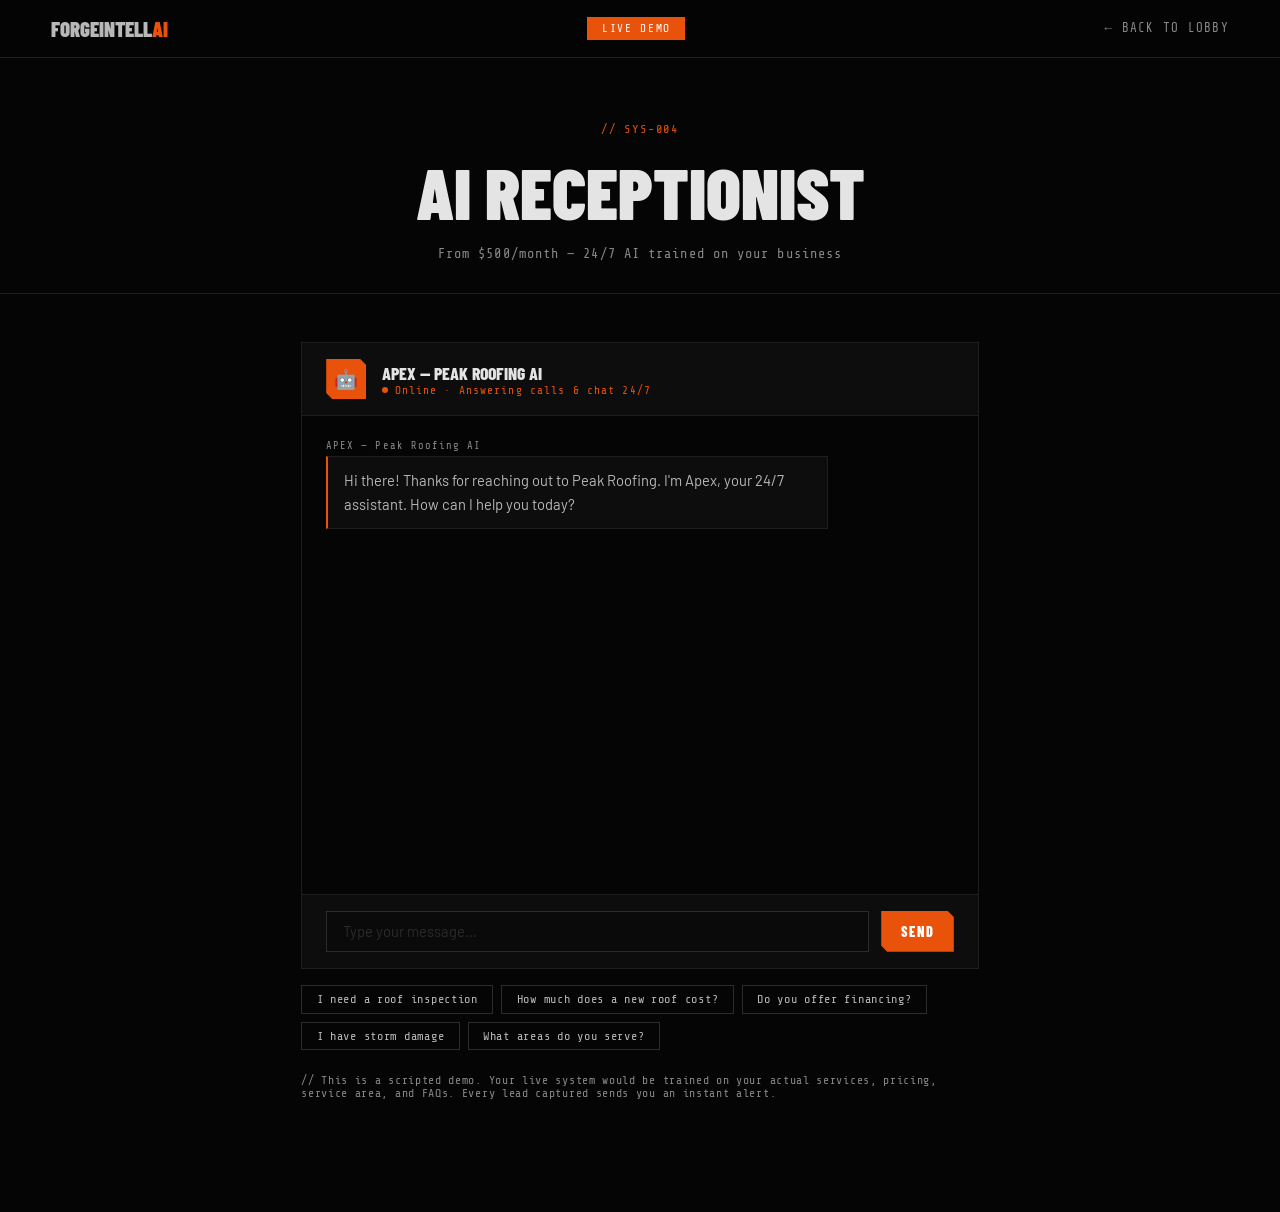
==== commit 2092ab5d: "Add files via upload" ====
--- a/ai-receptionist.html
+++ b/ai-receptionist.html
@@ -3,344 +3,208 @@
 <head>
 <meta charset="UTF-8">
 <meta name="viewport" content="width=device-width, initial-scale=1.0">
-<title>AI Receptionist Demo — ForgeIntellAI</title>
-<link href="https://fonts.googleapis.com/css2?family=Barlow+Condensed:wght@700;800;900&family=Barlow:wght@300;400;500;600&display=swap" rel="stylesheet">
+<title>AI Receptionist — ForgeINTELLAI Demo</title>
+<link href="https://fonts.googleapis.com/css2?family=Barlow+Condensed:wght@700;800;900&family=Share+Tech+Mono&family=Barlow:wght@400;500;600&display=swap" rel="stylesheet">
 <style>
-*,*::before,*::after{box-sizing:border-box;margin:0;padding:0;}
-:root{--orange:#e8520a;--orange-hot:#ff6520;--black:#080808;--dark:#101010;--card:#161616;--card2:#1c1c1c;--border:#272727;--border2:#333;--white:#f0ede8;--muted:#888;--green:#22c55e;}
-body{background:var(--black);color:var(--white);font-family:'Barlow',sans-serif;min-height:100vh;}
-nav{display:flex;align-items:center;justify-content:space-between;padding:1rem 2rem;border-bottom:1px solid var(--border);background:var(--dark);}
-nav img{height:38px;}
-.back-btn{color:var(--muted);text-decoration:none;font-size:0.875rem;transition:color 0.2s;}
-.back-btn:hover{color:var(--white);}
-.db{background:#e8520a18;border:1px solid #e8520a30;color:var(--orange);font-size:0.7rem;text-transform:uppercase;letter-spacing:0.1em;padding:4px 12px;border-radius:20px;font-weight:600;}
-
-/* HERO */
-.hero{padding:3.5rem 2rem;background:linear-gradient(135deg,#101010,#1a1208);border-bottom:1px solid var(--border);}
-.hero-inner{max-width:960px;margin:0 auto;}
-.eyebrow{font-size:0.7rem;text-transform:uppercase;letter-spacing:0.12em;color:var(--orange);font-weight:600;margin-bottom:0.75rem;}
-.hero-top{display:grid;grid-template-columns:1.1fr 0.9fr;gap:3.5rem;align-items:center;margin-bottom:3rem;}
-@media(max-width:680px){.hero-top{grid-template-columns:1fr;gap:1.5rem;}}
-h1{font-family:'Barlow Condensed',sans-serif;font-weight:900;font-size:clamp(2.25rem,5.5vw,3.75rem);line-height:0.95;margin-bottom:1rem;letter-spacing:-0.01em;}
-h1 em{font-style:normal;color:var(--orange);}
-.hero-desc{color:var(--muted);font-size:0.95rem;line-height:1.75;margin-bottom:1rem;}
-
-/* CHANNEL PILLS */
-.channels{display:flex;gap:0.75rem;flex-wrap:wrap;margin-top:1.25rem;}
-.channel{display:flex;align-items:center;gap:0.5rem;background:var(--card);border:1px solid var(--border);border-radius:24px;padding:0.5rem 1rem;font-size:0.8rem;font-weight:500;}
-.channel.phone{border-color:#22c55e40;background:#22c55e10;color:var(--green);}
-.channel.chat{border-color:#e8520a40;background:#e8520a10;color:var(--orange);}
-.channel.web{border-color:#3b82f640;background:#3b82f610;color:#60a5fa;}
-.ch-dot{width:7px;height:7px;border-radius:50%;flex-shrink:0;}
-.ch-dot.green{background:var(--green);}
-.ch-dot.orange{background:var(--orange);}
-.ch-dot.blue{background:#60a5fa;}
-
-/* STATS */
-.stats-grid{display:grid;grid-template-columns:1fr 1fr;gap:0.75rem;}
-.stat-box{background:var(--card);border:1px solid var(--border);border-radius:12px;padding:1.1rem;}
-.stat-val{font-family:'Barlow Condensed',sans-serif;font-size:2rem;font-weight:900;color:var(--orange);line-height:1;}
-.stat-label{font-size:0.75rem;color:var(--muted);margin-top:3px;line-height:1.4;}
-
-/* HOW IT WORKS BANNER */
-.how-banner{background:var(--card);border:1px solid var(--border);border-radius:14px;padding:1.5rem;margin-bottom:2.5rem;}
-.how-banner-title{font-size:0.7rem;text-transform:uppercase;letter-spacing:0.1em;color:var(--orange);font-weight:600;margin-bottom:1rem;}
-.how-steps{display:grid;grid-template-columns:repeat(auto-fit,minmax(180px,1fr));gap:0;position:relative;}
-.how-step{padding:0 1rem 0 0;position:relative;}
-.how-step:not(:last-child)::after{content:'→';position:absolute;right:-4px;top:12px;color:var(--muted);font-size:0.9rem;}
-.how-num{font-family:'Barlow Condensed',sans-serif;font-size:1.5rem;font-weight:900;color:var(--border2);margin-bottom:4px;}
-.how-text{font-size:0.8rem;color:var(--muted);line-height:1.5;}
-.how-text strong{color:var(--white);display:block;margin-bottom:2px;}
-
-/* FEATURES */
-.feats{display:grid;grid-template-columns:repeat(auto-fit,minmax(270px,1fr));gap:1rem;}
-.feat{background:var(--card);border:1px solid var(--border);border-radius:12px;padding:1.25rem;display:flex;gap:0.85rem;}
-.ficon{width:36px;height:36px;border-radius:8px;background:#e8520a18;border:1px solid #e8520a30;display:flex;align-items:center;justify-content:center;font-size:1rem;flex-shrink:0;}
-.ficon.green{background:#22c55e18;border-color:#22c55e30;}
-.ftitle{font-weight:600;font-size:0.875rem;margin-bottom:4px;}
-.fdesc{font-size:0.8rem;color:var(--muted);line-height:1.5;}
-
-/* PHONE HIGHLIGHT */
-.phone-highlight{background:linear-gradient(135deg,#22c55e12,#22c55e06);border:1px solid #22c55e30;border-radius:14px;padding:1.5rem;margin-top:1rem;display:flex;gap:1.25rem;align-items:flex-start;}
-.ph-icon{font-size:2rem;flex-shrink:0;}
-.ph-title{font-family:'Barlow Condensed',sans-serif;font-size:1.25rem;font-weight:800;color:var(--green);margin-bottom:0.4rem;}
-.ph-desc{font-size:0.875rem;color:var(--muted);line-height:1.6;}
-.ph-desc strong{color:var(--white);}
-
-/* CHAT SECTION */
-.chat-section{padding:2.5rem 2rem;}
-.chat-inner{max-width:680px;margin:0 auto;}
-.chat-label{font-size:0.7rem;text-transform:uppercase;letter-spacing:0.1em;color:var(--orange);font-weight:600;margin-bottom:1rem;text-align:center;}
-.chat-box{background:var(--card);border:1px solid var(--border);border-radius:16px;overflow:hidden;}
-.chat-hdr{background:var(--card2);border-bottom:1px solid var(--border);padding:1rem 1.25rem;display:flex;align-items:center;gap:0.75rem;}
-.av{width:40px;height:40px;border-radius:50%;background:var(--orange);display:flex;align-items:center;justify-content:center;font-size:1rem;flex-shrink:0;}
-.chat-name{font-weight:600;font-size:0.9rem;}
-.chat-status{font-size:0.75rem;color:var(--green);display:flex;align-items:center;gap:0.4rem;}
-.sdot{width:6px;height:6px;border-radius:50%;background:var(--green);animation:pulse 2s infinite;}
-@keyframes pulse{0%,100%{opacity:1}50%{opacity:0.4}}
-.channel-tabs{display:flex;gap:0;border-bottom:1px solid var(--border);}
-.ctab{flex:1;padding:0.6rem;font-size:0.78rem;font-weight:500;cursor:pointer;border:none;background:transparent;color:var(--muted);transition:all 0.15s;display:flex;align-items:center;justify-content:center;gap:0.4rem;border-bottom:2px solid transparent;}
-.ctab.active{color:var(--orange);border-bottom-color:var(--orange);background:#e8520a08;}
-.tab-content{display:none;} .tab-content.active{display:flex;flex-direction:column;}
-.messages{padding:1.25rem;overflow-y:auto;display:flex;flex-direction:column;gap:0.75rem;max-height:400px;min-height:180px;}
-.msg{display:flex;gap:0.6rem;animation:mi 0.2s ease;}
-@keyframes mi{from{opacity:0;transform:translateY(6px)}to{opacity:1;transform:translateY(0)}}
-.msg.user{flex-direction:row-reverse;}
-.mav{width:28px;height:28px;border-radius:50%;flex-shrink:0;display:flex;align-items:center;justify-content:center;font-size:0.65rem;font-weight:700;}
-.mav.ai{background:var(--orange);color:#fff;}
-.mav.user{background:var(--border2);color:var(--white);}
-.bub{max-width:82%;padding:0.75rem 1rem;border-radius:12px;font-size:0.875rem;line-height:1.6;}
-.bub.ai{background:var(--card2);border:1px solid var(--border);border-top-left-radius:3px;color:var(--white);}
-.bub.user{background:var(--orange);color:#fff;border-top-right-radius:3px;}
-.typing-bub{display:flex;gap:4px;align-items:center;padding:0.75rem 1rem;}
-.tdot{width:6px;height:6px;border-radius:50%;background:var(--muted);animation:tb 1.2s infinite;}
-.tdot:nth-child(2){animation-delay:0.2s;} .tdot:nth-child(3){animation-delay:0.4s;}
-@keyframes tb{0%,60%,100%{transform:translateY(0)}30%{transform:translateY(-5px)}}
-.sugs{display:flex;flex-wrap:wrap;gap:0.5rem;padding:0 1.25rem 1rem;}
-.sug{background:transparent;border:1px solid var(--border2);border-radius:20px;color:var(--muted);font-family:'Barlow',sans-serif;font-size:0.78rem;padding:5px 12px;cursor:pointer;transition:all 0.15s;}
-.sug:hover{border-color:var(--orange);color:var(--orange);}
-.inp-wrap{border-top:1px solid var(--border);padding:1rem;display:flex;gap:0.75rem;align-items:flex-end;}
-.inp{flex:1;background:var(--dark);border:1px solid var(--border);border-radius:10px;color:var(--white);font-family:'Barlow',sans-serif;font-size:0.9rem;padding:0.75rem 1rem;outline:none;resize:none;min-height:44px;max-height:120px;transition:border-color 0.2s;line-height:1.4;}
-.inp:focus{border-color:var(--orange);}
-.sbtn{background:var(--orange);color:#fff;border:none;border-radius:10px;width:44px;height:44px;cursor:pointer;transition:background 0.15s;flex-shrink:0;display:flex;align-items:center;justify-content:center;font-size:1rem;}
-.sbtn:hover{background:var(--orange-hot);}
-.sbtn:disabled{background:var(--border2);cursor:default;}
-
-/* PHONE TAB */
-.phone-tab-content{padding:2rem;text-align:center;display:flex;flex-direction:column;align-items:center;gap:1.25rem;}
-.phone-icon-big{font-size:3rem;}
-.phone-tab-title{font-family:'Barlow Condensed',sans-serif;font-size:1.4rem;font-weight:900;}
-.phone-tab-desc{font-size:0.875rem;color:var(--muted);line-height:1.7;max-width:420px;}
-.phone-num-mock{background:var(--dark);border:1px solid var(--border);border-radius:12px;padding:1rem 2rem;font-family:'Barlow Condensed',sans-serif;font-size:1.5rem;font-weight:700;color:var(--green);letter-spacing:0.05em;}
-.phone-steps{display:flex;flex-direction:column;gap:0.6rem;width:100%;text-align:left;}
-.phone-step{display:flex;gap:0.75rem;align-items:flex-start;background:var(--card2);border-radius:10px;padding:0.75rem 1rem;font-size:0.825rem;}
-.pstep-num{color:var(--orange);font-weight:700;flex-shrink:0;font-size:0.9rem;}
-.pstep-text{color:var(--muted);line-height:1.5;}
-.pstep-text strong{color:var(--white);}
-
-.note{background:var(--card);border:1px solid var(--border);border-radius:10px;padding:1rem 1.25rem;font-size:0.8rem;color:var(--muted);margin-top:1rem;line-height:1.6;}
-.note strong{color:var(--white);}
-.ftag{text-align:center;padding:1.5rem;font-size:0.75rem;color:var(--muted);}
-.ftag a{color:var(--orange);text-decoration:none;}
+:root{--orange:#e8520a;--orange-glow:rgba(232,82,10,.35);--orange-dim:rgba(232,82,10,.12);--black:#050505;--dark:#0d0d0d;--grey:#1e1e1e;--metal:#2c2c2c;--light-grey:#888;--lighter-grey:#b8b8b8;--white:#e4e4e4;--font-head:'Barlow Condensed',sans-serif;--font-mono:'Share Tech Mono',monospace;--font-body:'Barlow',sans-serif}
+*,*::before,*::after{margin:0;padding:0;box-sizing:border-box}
+body{background:var(--black);color:var(--white);font-family:var(--font-body);min-height:100vh}
+.demo-nav{background:rgba(5,5,5,.95);border-bottom:1px solid var(--grey);padding:1rem 4vw;display:flex;align-items:center;justify-content:space-between}
+.logo-link{font-family:var(--font-head);font-weight:900;font-size:1.3rem;text-decoration:none;text-transform:uppercase}
+.logo-forge{color:#b8b8b8}.logo-intell{color:#b8b8b8}.logo-ai{color:var(--orange)}
+.back-btn{font-family:var(--font-mono);font-size:.78rem;letter-spacing:.1em;color:var(--light-grey);text-decoration:none;text-transform:uppercase;transition:color .2s}.back-btn:hover{color:var(--orange)}
+.demo-badge{background:var(--orange);color:#fff;font-family:var(--font-mono);font-size:.7rem;letter-spacing:.15em;padding:.3rem .9rem}
+.demo-header{text-align:center;padding:4rem 4vw 2rem;border-bottom:1px solid var(--grey)}
+.demo-label{font-family:var(--font-mono);font-size:.75rem;letter-spacing:.15em;color:var(--orange);margin-bottom:.75rem}
+.demo-title{font-family:var(--font-head);font-size:clamp(2.5rem,6vw,4.5rem);font-weight:900;text-transform:uppercase;margin-bottom:.75rem}
+.demo-sub{font-family:var(--font-mono);font-size:.85rem;color:var(--light-grey);letter-spacing:.08em}
+.demo-body{max-width:780px;margin:3rem auto;padding:0 4vw 4rem}
+.chat-meta{background:var(--dark);border:1px solid var(--grey);border-bottom:none;padding:1rem 1.5rem;display:flex;align-items:center;gap:1rem}
+.ai-avatar{width:40px;height:40px;background:var(--orange);display:flex;align-items:center;justify-content:center;font-size:1.2rem;flex-shrink:0;clip-path:polygon(0 0,calc(100% - 6px) 0,100% 6px,100% 100%,6px 100%,0 calc(100% - 6px))}
+.ai-name{font-family:var(--font-head);font-size:1.1rem;font-weight:800;text-transform:uppercase}
+.ai-status{font-family:var(--font-mono);font-size:.7rem;color:var(--orange);letter-spacing:.1em;display:flex;align-items:center;gap:.4rem}
+.status-dot{width:6px;height:6px;background:var(--orange);border-radius:50%;animation:pulse 2s infinite}
+@keyframes pulse{0%,100%{opacity:1}50%{opacity:.4}}
+.chat-window{background:#050505;border:1px solid var(--grey);height:480px;overflow-y:auto;padding:1.5rem;display:flex;flex-direction:column;gap:1rem;scroll-behavior:smooth}
+.chat-window::-webkit-scrollbar{width:4px}
+.chat-window::-webkit-scrollbar-track{background:transparent}
+.chat-window::-webkit-scrollbar-thumb{background:var(--metal);border-radius:2px}
+.msg{display:flex;flex-direction:column;gap:.25rem;max-width:80%;animation:msgIn .3s ease}
+@keyframes msgIn{from{opacity:0;transform:translateY(8px)}to{opacity:1;transform:translateY(0)}}
+.msg.ai{align-self:flex-start}
+.msg.user{align-self:flex-end}
+.msg-sender{font-family:var(--font-mono);font-size:.65rem;letter-spacing:.1em;color:var(--light-grey)}
+.msg.user .msg-sender{text-align:right;color:var(--orange)}
+.bubble{padding:.75rem 1rem;font-size:.92rem;line-height:1.6}
+.msg.ai .bubble{background:var(--dark);border:1px solid var(--grey);border-left:2px solid var(--orange);color:var(--lighter-grey)}
+.msg.user .bubble{background:rgba(232,82,10,.15);border:1px solid rgba(232,82,10,.3);color:var(--white)}
+.typing-indicator{display:flex;gap:.3rem;padding:.75rem 1rem;background:var(--dark);border:1px solid var(--grey);border-left:2px solid var(--orange);width:fit-content;align-self:flex-start}
+.typing-dot{width:6px;height:6px;background:var(--orange);border-radius:50%;animation:typeDot 1.2s infinite}
+.typing-dot:nth-child(2){animation-delay:.2s}
+.typing-dot:nth-child(3){animation-delay:.4s}
+@keyframes typeDot{0%,100%{opacity:.3;transform:translateY(0)}50%{opacity:1;transform:translateY(-4px)}}
+.chat-input-wrap{background:var(--dark);border:1px solid var(--grey);border-top:none;padding:1rem 1.5rem;display:flex;gap:.75rem}
+.chat-input{flex:1;background:#0a0a0a;border:1px solid var(--metal);color:var(--white);font-family:var(--font-body);font-size:.92rem;padding:.65rem 1rem;outline:none;transition:border-color .2s;border-radius:0}
+.chat-input:focus{border-color:var(--orange)}
+.chat-input::placeholder{color:var(--metal)}
+.send-btn{background:var(--orange);color:#fff;font-family:var(--font-head);font-weight:800;font-size:.9rem;letter-spacing:.08em;text-transform:uppercase;padding:.65rem 1.25rem;border:none;cursor:pointer;transition:background .2s;flex-shrink:0;clip-path:polygon(0 0,calc(100% - 6px) 0,100% 6px,100% 100%,6px 100%,0 calc(100% - 6px))}
+.send-btn:hover{background:#ff6820}
+.quick-replies{display:flex;flex-wrap:wrap;gap:.5rem;margin-top:1rem}
+.qr{font-family:var(--font-mono);font-size:.75rem;letter-spacing:.06em;padding:.4rem .9rem;background:transparent;border:1px solid var(--metal);color:var(--lighter-grey);cursor:pointer;transition:border-color .2s,color .2s;text-align:left}
+.qr:hover{border-color:var(--orange);color:var(--orange)}
+.lead-alert{background:rgba(232,82,10,.1);border:1px solid var(--orange);padding:1.25rem 1.5rem;margin-top:1.5rem;display:none;animation:fadeIn .5s ease}
+@keyframes fadeIn{from{opacity:0}to{opacity:1}}
+.alert-header{font-family:var(--font-mono);font-size:.72rem;letter-spacing:.15em;color:var(--orange);margin-bottom:.75rem}
+.alert-body{font-size:.88rem;color:var(--lighter-grey);line-height:1.6}
+.alert-body strong{color:var(--white)}
+.note{font-family:var(--font-mono);font-size:.72rem;color:var(--light-grey);margin-top:1.5rem;letter-spacing:.06em}
 </style>
 </head>
 <body>
-<nav>
-  <img src="logo.png" alt="ForgeIntellAI">
-  <span class="db">Live Demo — AI Receptionist</span>
-  <a class="back-btn" href="index.html">← Back to site</a>
+<nav class="demo-nav">
+  <a href="index.html" class="logo-link"><span class="logo-forge">Forge</span><span class="logo-intell">INTELL</span><span class="logo-ai">AI</span></a>
+  <span class="demo-badge">LIVE DEMO</span>
+  <a href="index.html" class="back-btn">← Back to Lobby</a>
 </nav>
 
-<div class="hero">
-  <div class="hero-inner">
-    <div class="hero-top">
-      <div>
-        <div class="eyebrow">AI Receptionist</div>
-        <h1>Your business.<br><em>Always answered.</em></h1>
-        <p class="hero-desc">A fully custom AI receptionist trained on your business — your services, pricing, service area, and policies. Customers can <strong style="color:var(--white)">call and speak to it by phone</strong> or chat with it on your website. It qualifies leads, answers questions, and books callbacks 24/7 — while you're on the job, asleep, or anywhere else.</p>
-        <div class="channels">
-          <div class="channel phone"><div class="ch-dot green"></div>Phone calls — speak to it live</div>
-          <div class="channel chat"><div class="ch-dot orange"></div>Website chat widget</div>
-          <div class="channel web"><div class="ch-dot blue"></div>Text / SMS</div>
-        </div>
-      </div>
-      <div class="stats-grid">
-        <div class="stat-box"><div class="stat-val">24/7</div><div class="stat-label">Answers calls & chats around the clock</div></div>
-        <div class="stat-box"><div class="stat-val">$0</div><div class="stat-label">Cost per call or conversation</div></div>
-        <div class="stat-box"><div class="stat-val">100%</div><div class="stat-label">Leads captured, nothing slips through</div></div>
-        <div class="stat-box"><div class="stat-val">3–5</div><div class="stat-label">Days to go live for your client</div></div>
-      </div>
+<div class="demo-header">
+  <div class="demo-label">// SYS-004</div>
+  <h1 class="demo-title">AI Receptionist</h1>
+  <p class="demo-sub">From $500/month — 24/7 AI trained on your business</p>
+</div>
+
+<div class="demo-body">
+  <div class="chat-meta">
+    <div class="ai-avatar">🤖</div>
+    <div>
+      <div class="ai-name">Apex — Peak Roofing AI</div>
+      <div class="ai-status"><span class="status-dot"></span> Online · Answering calls &amp; chat 24/7</div>
     </div>
-
-    <!-- PHONE HIGHLIGHT -->
-    <div class="phone-highlight">
-      <div class="ph-icon">📞</div>
-      <div>
-        <div class="ph-title">Answers real phone calls — not just chat</div>
-        <p class="ph-desc">Each client gets a <strong>dedicated phone number</strong> powered by their AI receptionist. Customers call it like any business line. The AI answers instantly, speaks naturally, understands what they need, and handles the full conversation — pricing questions, booking a callback, reporting damage, anything. <strong>No hold music. No voicemail. No missed jobs.</strong></p>
-      </div>
-    </div>
-
-    <!-- HOW IT WORKS -->
-    <div class="how-banner" style="margin-top:1.5rem;">
-      <div class="how-banner-title">How it works for your clients</div>
-      <div class="how-steps">
-        <div class="how-step"><div class="how-num">01</div><div class="how-text"><strong>We train it</strong>Feed us their services, pricing, FAQs, and policies. Takes one form.</div></div>
-        <div class="how-step"><div class="how-num">02</div><div class="how-text"><strong>We set it up</strong>Custom phone number + website chat widget, live in 3–5 days.</div></div>
-        <div class="how-step"><div class="how-num">03</div><div class="how-text"><strong>It answers everything</strong>Calls, chats, texts — 24/7, speaks their brand perfectly.</div></div>
-        <div class="how-step"><div class="how-num">04</div><div class="how-text"><strong>Owner gets alerts</strong>Every lead summary hits their phone the moment a call ends.</div></div>
-      </div>
-    </div>
-
-    <!-- FEATURES -->
-    <div class="feats" style="margin-top:1.5rem;">
-      <div class="feat"><div class="ficon green">📞</div><div><div class="ftitle">Real phone number included</div><div class="fdesc">Every client gets a dedicated line. Customers call it — AI answers live, speaks naturally, handles the full conversation.</div></div></div>
-      <div class="feat"><div class="ficon">💬</div><div><div class="ftitle">Website chat widget</div><div class="fdesc">Embeds on their site in one line of code. Same AI, same knowledge — available on every page 24/7.</div></div></div>
-      <div class="feat"><div class="ficon">🧠</div><div><div class="ftitle">Trained on their whole business</div><div class="fdesc">Services, pricing, service area, FAQs, warranties, team info. Answers anything a customer might ask.</div></div></div>
-      <div class="feat"><div class="ficon green">⚡</div><div><div class="ftitle">Qualifies every lead</div><div class="fdesc">Asks the right questions before the owner ever calls back. They know exactly what the customer needs.</div></div></div>
-      <div class="feat"><div class="ficon">📅</div><div><div class="ftitle">Books callbacks & appointments</div><div class="fdesc">Collects name, number, address, and preferred time. Fires an instant summary alert to the owner's phone.</div></div></div>
-      <div class="feat"><div class="ficon">🔧</div><div><div class="ftitle">Sounds like their team</div><div class="fdesc">Custom name, tone, and personality. Feels like a real employee — not a generic robot.</div></div></div>
-    </div>
-  </div>
+  </div>
+  <div class="chat-window" id="chatWindow"></div>
+  <div class="chat-input-wrap">
+    <input type="text" class="chat-input" id="chatInput" placeholder="Type your message…" onkeydown="if(event.key==='Enter')sendMsg()">
+    <button class="send-btn" onclick="sendMsg()">Send</button>
+  </div>
+  <div class="quick-replies">
+    <button class="qr" onclick="quickSend('I need a roof inspection')">I need a roof inspection</button>
+    <button class="qr" onclick="quickSend('How much does a new roof cost?')">How much does a new roof cost?</button>
+    <button class="qr" onclick="quickSend('Do you offer financing?')">Do you offer financing?</button>
+    <button class="qr" onclick="quickSend('I have storm damage')">I have storm damage</button>
+    <button class="qr" onclick="quickSend('What areas do you serve?')">What areas do you serve?</button>
+  </div>
+
+  <div class="lead-alert" id="leadAlert">
+    <div class="alert-header">// OWNER ALERT — NEW LEAD CAPTURED</div>
+    <div class="alert-body" id="alertBody"></div>
+  </div>
+
+  <div class="note">// This is a scripted demo. Your live system would be trained on your actual services, pricing, service area, and FAQs. Every lead captured sends you an instant alert.</div>
 </div>
 
-<!-- DEMO SECTION -->
-<div class="chat-section">
-  <div class="chat-inner">
-    <div class="chat-label">↓ Live demo — Apex Roofing AI receptionist</div>
-    <div class="chat-box">
-      <div class="chat-hdr">
-        <div class="av">🏠</div>
-        <div>
-          <div class="chat-name">Apex Roofing — AI Receptionist</div>
-          <div class="chat-status"><div class="sdot"></div>Online now · Answers calls & chat 24/7</div>
-        </div>
-      </div>
-
-      <!-- TABS -->
-      <div class="channel-tabs">
-        <button class="ctab active" onclick="switchTab('chat')">💬 Chat demo — try it now</button>
-        <button class="ctab" onclick="switchTab('phone')">📞 How the phone system works</button>
-      </div>
-
-      <!-- CHAT TAB -->
-      <div class="tab-content active" id="tab-chat">
-        <div class="messages" id="msgs">
-          <div class="msg">
-            <div class="mav ai">AR</div>
-            <div class="bub ai">Hey there! Thanks for reaching out to Apex Roofing. I'm available 24/7 to help — whether you need a free estimate, have questions about our services, or want to report storm damage. What can I help you with today?</div>
-          </div>
-        </div>
-        <div class="sugs" id="sugs">
-          <button class="sug" onclick="useSug('How much does a roof replacement cost?')">How much does a roof replacement cost?</button>
-          <button class="sug" onclick="useSug('I have hail damage from last night')">I have hail damage from last night</button>
-          <button class="sug" onclick="useSug('Can I get a free estimate?')">Can I get a free estimate?</button>
-          <button class="sug" onclick="useSug('What areas do you cover?')">What areas do you cover?</button>
-        </div>
-        <div class="inp-wrap">
-          <textarea class="inp" id="inp" placeholder="Type your message..." rows="1" onkeydown="handleKey(event)" oninput="resize(this)"></textarea>
-          <button class="sbtn" id="sbtn" onclick="send()">➤</button>
-        </div>
-      </div>
-
-      <!-- PHONE TAB -->
-      <div class="tab-content" id="tab-phone">
-        <div class="phone-tab-content">
-          <div class="phone-icon-big">📞</div>
-          <div class="phone-tab-title">The phone system — how it actually works</div>
-          <p class="phone-tab-desc">When we build this for a client, they get a real dedicated phone number. Customers call it — the AI picks up instantly, speaks naturally, and handles the full conversation. Here's the flow:</p>
-          <div class="phone-num-mock">(720) 555-0190 — AI answers</div>
-          <div class="phone-steps">
-            <div class="phone-step"><div class="pstep-num">1.</div><div class="pstep-text"><strong>Customer calls the business number</strong> — AI picks up on the first ring, 24/7. No hold music, no voicemail, no missed calls.</div></div>
-            <div class="phone-step"><div class="pstep-num">2.</div><div class="pstep-text"><strong>AI introduces itself by the business name</strong> — "Thanks for calling Apex Roofing! How can I help you today?" Sounds professional and natural.</div></div>
-            <div class="phone-step"><div class="pstep-num">3.</div><div class="pstep-text"><strong>Full two-way conversation</strong> — answers pricing questions, service area, availability, handles storm damage calls, emergency situations — anything the business is trained on.</div></div>
-            <div class="phone-step"><div class="pstep-num">4.</div><div class="pstep-text"><strong>Collects lead details</strong> — name, phone, address, what they need, preferred callback time. All captured automatically.</div></div>
-            <div class="phone-step"><div class="pstep-num">5.</div><div class="pstep-text"><strong>Owner gets an instant text alert</strong> the moment the call ends — full summary of who called, what they need, and their contact info. Ready to call back.</div></div>
-          </div>
-          <p style="font-size:0.8rem;color:var(--muted);text-align:center;line-height:1.6;">The chat demo to the left uses the exact same AI brain as the phone system — same knowledge, same personality. The phone version just speaks out loud instead of typing.</p>
-        </div>
-      </div>
-
-    </div>
-    <div class="note">
-      <strong>What you sell your client:</strong> A dedicated AI receptionist that answers their phone calls AND their website chat, trained completely on their business. Customers can call and speak to it live or chat on the site. Every lead gets captured and sent to the owner instantly. Setup in 3–5 days. <strong>$500 setup · $500/month.</strong>
-    </div>
-    <div class="ftag">Demo by <a href="index.html">ForgeIntellAI</a> — <a href="index.html#contact">Get this for your business →</a></div>
-  </div>
-</div>
-
 <script>
-const SYS = `You are the AI receptionist for Apex Roofing, a professional roofing company in Denver, Colorado. You answer both phone calls and website chat — the demo here is the chat version, but the real system also answers live phone calls. You are warm, helpful, and professional.
-
-ABOUT APEX ROOFING:
-- Location: Denver, CO — serving Denver metro, Aurora, Lakewood, Arvada, Westminster, Thornton, Centennial, Parker, Highlands Ranch
-- Phone: (720) 555-0190
-- Licensed and insured in Colorado, 12 years in business
-- Owner: Mike Reynolds, crew of 8
-
-SERVICES & PRICING:
-- Full roof replacement: $6,000–$25,000 (size, pitch, material)
-- Roof repair: $300–$3,000
-- Hail/storm damage inspection: Free — work with all insurers
-- Gutter installation: $800–$3,500
-- Emergency tarping: $200–$500 same-day
-- Materials: asphalt shingles (25-30yr), metal (40-50yr), tile (50yr+)
-
-PROCESS: Free inspection → quote in 24hrs → 50% deposit → 1-3 day job → walkthrough
-BOOKING: ~2 weeks out for non-emergency. Emergencies: 24/7 at (720) 555-0190
-INSURANCE: Work with all major insurers, help document claims, often no out-of-pocket
-
-YOUR ROLE:
-- Answer questions warmly and concisely (2-4 sentences)
-- Collect name, phone, address, and need when ready for a callback
-- For emergencies give the direct number immediately
-- Always end with a helpful next step
-- If asked if you're human, say you're the AI receptionist for Apex Roofing — you answer calls and chat 24/7
-- Never make up info not listed above`;
-
-const hist = [];
-let busy = false;
-
-function switchTab(tab) {
-  document.querySelectorAll('.tab-content').forEach(t => t.classList.remove('active'));
-  document.querySelectorAll('.ctab').forEach(t => t.classList.remove('active'));
-  document.getElementById('tab-' + tab).classList.add('active');
-  event.target.classList.add('active');
-}
-
-function resize(el) { el.style.height = 'auto'; el.style.height = Math.min(el.scrollHeight, 120) + 'px'; }
-function handleKey(e) { if (e.key === 'Enter' && !e.shiftKey) { e.preventDefault(); send(); } }
-function useSug(t) { document.getElementById('sugs').style.display = 'none'; document.getElementById('inp').value = t; send(); }
-
-function addMsg(role, text) {
-  const c = document.getElementById('msgs');
-  const d = document.createElement('div');
-  d.className = 'msg' + (role === 'user' ? ' user' : '');
-  d.innerHTML = `<div class="mav ${role}">${role === 'ai' ? 'AR' : 'You'}</div><div class="bub ${role}">${text.replace(/\n/g, '<br>')}</div>`;
-  c.appendChild(d); c.scrollTop = c.scrollHeight;
+const responses = {
+  default: [
+    "Great question! At Peak Roofing, we handle everything from full roof replacements to repairs and inspections. Can I get your name and contact number so Mike can follow up with you directly?",
+    "Thanks for reaching out! We'd love to help. To make sure we get you the right person, can you share your name and the best number to reach you?",
+  ],
+  inspection: [
+    "Absolutely — we offer free roof inspections throughout the Denver metro area. These usually take 30–45 minutes. What's a good time for you, and can I get your name, address, and phone number to book this in?",
+  ],
+  cost: [
+    "Roof replacement costs vary based on your home's size, pitch, and materials — but for most Denver homes we typically see ranges from around $8,000 to $22,000. We also offer several financing options. Would you like me to schedule a free estimate? Just need your name, address, and phone.",
+  ],
+  financing: [
+    "Yes! We offer flexible payment plans with multiple term options — 12, 24, 36, and 60 months. Many customers are able to get started for as little as a few hundred dollars a month. Can I get your name and phone so our team can walk you through the options?",
+  ],
+  storm: [
+    "Storm damage is time-sensitive — insurance claims have windows. We can usually schedule an emergency inspection within 24–48 hours. What's your name, address, and phone number? I'll flag this as urgent for Mike right now.",
+  ],
+  areas: [
+    "We serve the entire Denver metro area including Aurora, Lakewood, Littleton, Englewood, Centennial, and surrounding communities. Are you located in one of those areas? I can get you booked for an estimate today.",
+  ],
+};
+
+let leadCaptured = false;
+let userName = '';
+const nameRegex = /my name is ([A-Za-z]+)|i'm ([A-Za-z]+)|i am ([A-Za-z]+)/i;
+const phoneRegex = /\(?\d{3}\)?[\s\-]?\d{3}[\s\-]?\d{4}/;
+
+function getResponse(msg) {
+  const m = msg.toLowerCase();
+  if(m.includes('inspect')) return responses.inspection[0];
+  if(m.includes('cost')||m.includes('price')||m.includes('how much')) return responses.cost[0];
+  if(m.includes('financ')||m.includes('payment')||m.includes('monthly')) return responses.financing[0];
+  if(m.includes('storm')||m.includes('damage')||m.includes('leak')||m.includes('emergency')) return responses.storm[0];
+  if(m.includes('area')||m.includes('serve')||m.includes('location')||m.includes('where')) return responses.areas[0];
+  const r = responses.default;
+  return r[Math.floor(Math.random()*r.length)];
+}
+
+function appendMsg(text, role) {
+  const win = document.getElementById('chatWindow');
+  const div = document.createElement('div');
+  div.className = 'msg ' + role;
+  div.innerHTML = `<div class="msg-sender">${role==='ai'?'APEX — Peak Roofing AI':'YOU'}</div><div class="bubble">${text}</div>`;
+  win.appendChild(div);
+  win.scrollTop = win.scrollHeight;
 }
 
 function showTyping() {
-  const c = document.getElementById('msgs');
-  const d = document.createElement('div');
-  d.className = 'msg'; d.id = 'typ';
-  d.innerHTML = `<div class="mav ai">AR</div><div class="bub ai typing-bub"><div class="tdot"></div><div class="tdot"></div><div class="tdot"></div></div>`;
-  c.appendChild(d); c.scrollTop = c.scrollHeight;
-}
-
-function removeTyping() { const e = document.getElementById('typ'); if (e) e.remove(); }
-
-async function send() {
-  if (busy) return;
-  const inp = document.getElementById('inp');
-  const txt = inp.value.trim();
-  if (!txt) return;
-  inp.value = ''; inp.style.height = 'auto';
-  document.getElementById('sugs').style.display = 'none';
-  document.getElementById('sbtn').disabled = true;
-  busy = true;
-  addMsg('user', txt);
-  hist.push({ role: 'user', content: txt });
+  const win = document.getElementById('chatWindow');
+  const div = document.createElement('div');
+  div.id = 'typingIndicator';
+  div.className = 'typing-indicator';
+  div.innerHTML = '<div class="typing-dot"></div><div class="typing-dot"></div><div class="typing-dot"></div>';
+  win.appendChild(div);
+  win.scrollTop = win.scrollHeight;
+}
+
+function removeTyping() {
+  const t = document.getElementById('typingIndicator');
+  if(t) t.remove();
+}
+
+function checkLeadCapture(msg) {
+  if(leadCaptured) return;
+  const hasPhone = phoneRegex.test(msg);
+  const nameMatch = msg.match(nameRegex);
+  if(nameMatch) userName = nameMatch[1]||nameMatch[2]||nameMatch[3];
+  if(hasPhone && userName) {
+    leadCaptured = true;
+    const phone = msg.match(phoneRegex)[0];
+    setTimeout(() => {
+      const alert = document.getElementById('leadAlert');
+      alert.style.display = 'block';
+      document.getElementById('alertBody').innerHTML = `<strong>Name:</strong> ${userName}<br><strong>Phone:</strong> ${phone}<br><strong>Service:</strong> Roofing inquiry<br><strong>Time:</strong> ${new Date().toLocaleTimeString()}<br><br>This alert was sent to Mike's phone instantly. He can call back with one tap.`;
+    }, 1500);
+  }
+}
+
+function sendMsg() {
+  const input = document.getElementById('chatInput');
+  const msg = input.value.trim();
+  if(!msg) return;
+  input.value = '';
+  appendMsg(msg, 'user');
+  checkLeadCapture(msg);
   showTyping();
-  try {
-    const r = await fetch('https://api.anthropic.com/v1/messages', {
-      method: 'POST',
-      headers: { 'Content-Type': 'application/json' },
-      body: JSON.stringify({ model: 'claude-sonnet-4-20250514', max_tokens: 1000, system: SYS, messages: hist })
-    });
-    const data = await r.json();
+  const delay = 900 + Math.random()*800;
+  setTimeout(() => {
     removeTyping();
-    const reply = data.content?.[0]?.text || "Sorry, I had a connection issue. Please call us at (720) 555-0190!";
-    hist.push({ role: 'assistant', content: reply });
-    addMsg('ai', reply);
-  } catch (e) {
-    removeTyping();
-    addMsg('ai', "Sorry, having a connection issue. Please call Apex Roofing directly at (720) 555-0190 and we'll get you taken care of right away!");
-  }
-  busy = false;
-  document.getElementById('sbtn').disabled = false;
-  document.getElementById('inp').focus();
-}
+    appendMsg(getResponse(msg), 'ai');
+  }, delay);
+}
+
+function quickSend(text) {
+  document.getElementById('chatInput').value = text;
+  sendMsg();
+}
+
+// Initial greeting
+setTimeout(() => {
+  appendMsg("Hi there! Thanks for reaching out to Peak Roofing. I'm Apex, your 24/7 assistant. How can I help you today?", 'ai');
+}, 500);
 </script>
 </body>
 </html>
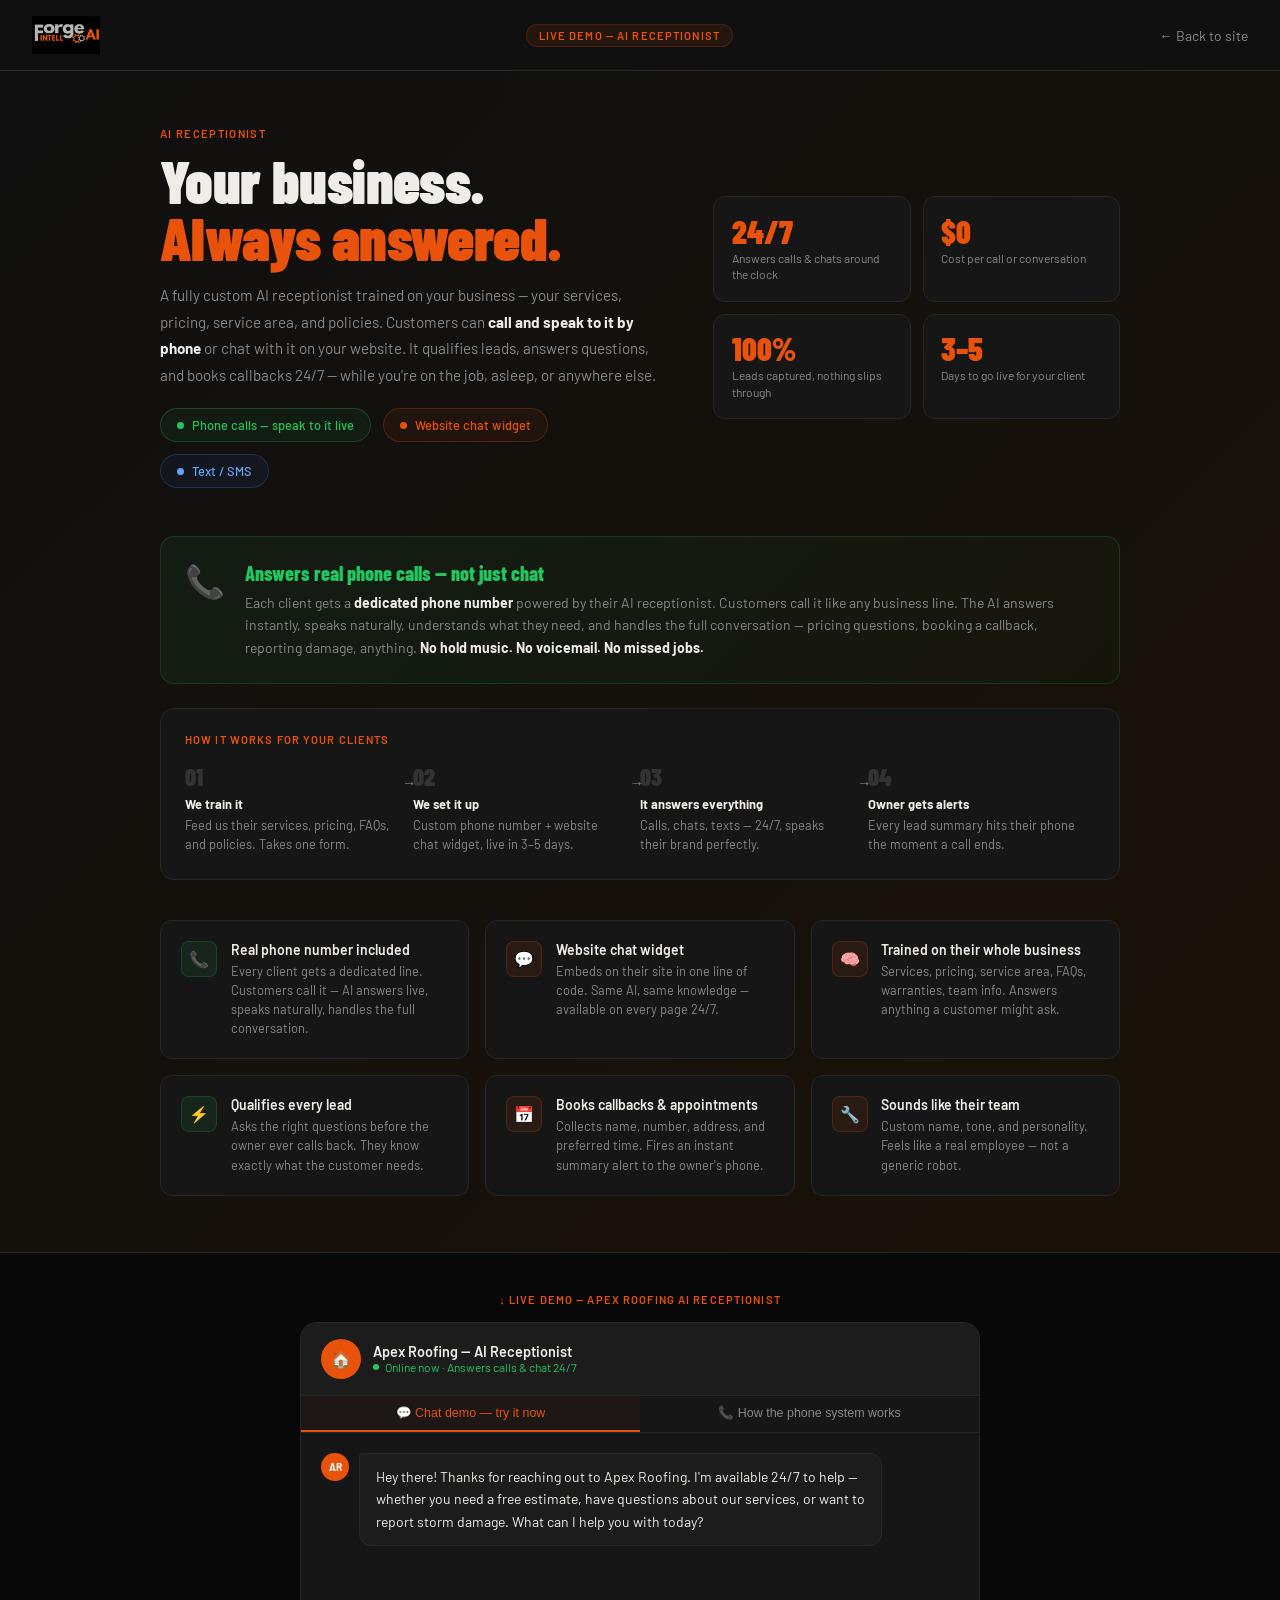
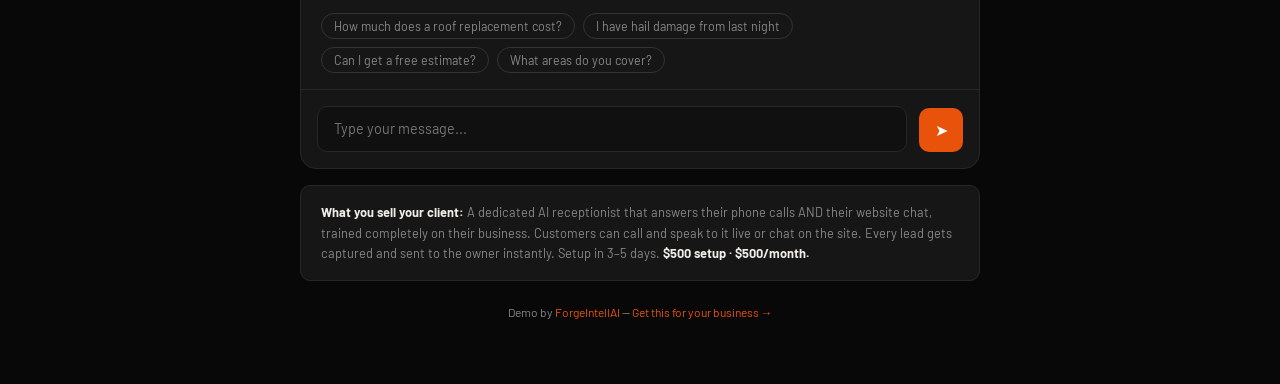
==== commit ec34d2ef: "Add files via upload" ====
--- a/ai-receptionist.html
+++ b/ai-receptionist.html
@@ -3,208 +3,344 @@
 <head>
 <meta charset="UTF-8">
 <meta name="viewport" content="width=device-width, initial-scale=1.0">
-<title>AI Receptionist — ForgeINTELLAI Demo</title>
-<link href="https://fonts.googleapis.com/css2?family=Barlow+Condensed:wght@700;800;900&family=Share+Tech+Mono&family=Barlow:wght@400;500;600&display=swap" rel="stylesheet">
+<title>AI Receptionist Demo — ForgeIntellAI</title>
+<link href="https://fonts.googleapis.com/css2?family=Barlow+Condensed:wght@700;800;900&family=Barlow:wght@300;400;500;600&display=swap" rel="stylesheet">
 <style>
-:root{--orange:#e8520a;--orange-glow:rgba(232,82,10,.35);--orange-dim:rgba(232,82,10,.12);--black:#050505;--dark:#0d0d0d;--grey:#1e1e1e;--metal:#2c2c2c;--light-grey:#888;--lighter-grey:#b8b8b8;--white:#e4e4e4;--font-head:'Barlow Condensed',sans-serif;--font-mono:'Share Tech Mono',monospace;--font-body:'Barlow',sans-serif}
-*,*::before,*::after{margin:0;padding:0;box-sizing:border-box}
-body{background:var(--black);color:var(--white);font-family:var(--font-body);min-height:100vh}
-.demo-nav{background:rgba(5,5,5,.95);border-bottom:1px solid var(--grey);padding:1rem 4vw;display:flex;align-items:center;justify-content:space-between}
-.logo-link{font-family:var(--font-head);font-weight:900;font-size:1.3rem;text-decoration:none;text-transform:uppercase}
-.logo-forge{color:#b8b8b8}.logo-intell{color:#b8b8b8}.logo-ai{color:var(--orange)}
-.back-btn{font-family:var(--font-mono);font-size:.78rem;letter-spacing:.1em;color:var(--light-grey);text-decoration:none;text-transform:uppercase;transition:color .2s}.back-btn:hover{color:var(--orange)}
-.demo-badge{background:var(--orange);color:#fff;font-family:var(--font-mono);font-size:.7rem;letter-spacing:.15em;padding:.3rem .9rem}
-.demo-header{text-align:center;padding:4rem 4vw 2rem;border-bottom:1px solid var(--grey)}
-.demo-label{font-family:var(--font-mono);font-size:.75rem;letter-spacing:.15em;color:var(--orange);margin-bottom:.75rem}
-.demo-title{font-family:var(--font-head);font-size:clamp(2.5rem,6vw,4.5rem);font-weight:900;text-transform:uppercase;margin-bottom:.75rem}
-.demo-sub{font-family:var(--font-mono);font-size:.85rem;color:var(--light-grey);letter-spacing:.08em}
-.demo-body{max-width:780px;margin:3rem auto;padding:0 4vw 4rem}
-.chat-meta{background:var(--dark);border:1px solid var(--grey);border-bottom:none;padding:1rem 1.5rem;display:flex;align-items:center;gap:1rem}
-.ai-avatar{width:40px;height:40px;background:var(--orange);display:flex;align-items:center;justify-content:center;font-size:1.2rem;flex-shrink:0;clip-path:polygon(0 0,calc(100% - 6px) 0,100% 6px,100% 100%,6px 100%,0 calc(100% - 6px))}
-.ai-name{font-family:var(--font-head);font-size:1.1rem;font-weight:800;text-transform:uppercase}
-.ai-status{font-family:var(--font-mono);font-size:.7rem;color:var(--orange);letter-spacing:.1em;display:flex;align-items:center;gap:.4rem}
-.status-dot{width:6px;height:6px;background:var(--orange);border-radius:50%;animation:pulse 2s infinite}
-@keyframes pulse{0%,100%{opacity:1}50%{opacity:.4}}
-.chat-window{background:#050505;border:1px solid var(--grey);height:480px;overflow-y:auto;padding:1.5rem;display:flex;flex-direction:column;gap:1rem;scroll-behavior:smooth}
-.chat-window::-webkit-scrollbar{width:4px}
-.chat-window::-webkit-scrollbar-track{background:transparent}
-.chat-window::-webkit-scrollbar-thumb{background:var(--metal);border-radius:2px}
-.msg{display:flex;flex-direction:column;gap:.25rem;max-width:80%;animation:msgIn .3s ease}
-@keyframes msgIn{from{opacity:0;transform:translateY(8px)}to{opacity:1;transform:translateY(0)}}
-.msg.ai{align-self:flex-start}
-.msg.user{align-self:flex-end}
-.msg-sender{font-family:var(--font-mono);font-size:.65rem;letter-spacing:.1em;color:var(--light-grey)}
-.msg.user .msg-sender{text-align:right;color:var(--orange)}
-.bubble{padding:.75rem 1rem;font-size:.92rem;line-height:1.6}
-.msg.ai .bubble{background:var(--dark);border:1px solid var(--grey);border-left:2px solid var(--orange);color:var(--lighter-grey)}
-.msg.user .bubble{background:rgba(232,82,10,.15);border:1px solid rgba(232,82,10,.3);color:var(--white)}
-.typing-indicator{display:flex;gap:.3rem;padding:.75rem 1rem;background:var(--dark);border:1px solid var(--grey);border-left:2px solid var(--orange);width:fit-content;align-self:flex-start}
-.typing-dot{width:6px;height:6px;background:var(--orange);border-radius:50%;animation:typeDot 1.2s infinite}
-.typing-dot:nth-child(2){animation-delay:.2s}
-.typing-dot:nth-child(3){animation-delay:.4s}
-@keyframes typeDot{0%,100%{opacity:.3;transform:translateY(0)}50%{opacity:1;transform:translateY(-4px)}}
-.chat-input-wrap{background:var(--dark);border:1px solid var(--grey);border-top:none;padding:1rem 1.5rem;display:flex;gap:.75rem}
-.chat-input{flex:1;background:#0a0a0a;border:1px solid var(--metal);color:var(--white);font-family:var(--font-body);font-size:.92rem;padding:.65rem 1rem;outline:none;transition:border-color .2s;border-radius:0}
-.chat-input:focus{border-color:var(--orange)}
-.chat-input::placeholder{color:var(--metal)}
-.send-btn{background:var(--orange);color:#fff;font-family:var(--font-head);font-weight:800;font-size:.9rem;letter-spacing:.08em;text-transform:uppercase;padding:.65rem 1.25rem;border:none;cursor:pointer;transition:background .2s;flex-shrink:0;clip-path:polygon(0 0,calc(100% - 6px) 0,100% 6px,100% 100%,6px 100%,0 calc(100% - 6px))}
-.send-btn:hover{background:#ff6820}
-.quick-replies{display:flex;flex-wrap:wrap;gap:.5rem;margin-top:1rem}
-.qr{font-family:var(--font-mono);font-size:.75rem;letter-spacing:.06em;padding:.4rem .9rem;background:transparent;border:1px solid var(--metal);color:var(--lighter-grey);cursor:pointer;transition:border-color .2s,color .2s;text-align:left}
-.qr:hover{border-color:var(--orange);color:var(--orange)}
-.lead-alert{background:rgba(232,82,10,.1);border:1px solid var(--orange);padding:1.25rem 1.5rem;margin-top:1.5rem;display:none;animation:fadeIn .5s ease}
-@keyframes fadeIn{from{opacity:0}to{opacity:1}}
-.alert-header{font-family:var(--font-mono);font-size:.72rem;letter-spacing:.15em;color:var(--orange);margin-bottom:.75rem}
-.alert-body{font-size:.88rem;color:var(--lighter-grey);line-height:1.6}
-.alert-body strong{color:var(--white)}
-.note{font-family:var(--font-mono);font-size:.72rem;color:var(--light-grey);margin-top:1.5rem;letter-spacing:.06em}
+*,*::before,*::after{box-sizing:border-box;margin:0;padding:0;}
+:root{--orange:#e8520a;--orange-hot:#ff6520;--black:#080808;--dark:#101010;--card:#161616;--card2:#1c1c1c;--border:#272727;--border2:#333;--white:#f0ede8;--muted:#888;--green:#22c55e;}
+body{background:var(--black);color:var(--white);font-family:'Barlow',sans-serif;min-height:100vh;}
+nav{display:flex;align-items:center;justify-content:space-between;padding:1rem 2rem;border-bottom:1px solid var(--border);background:var(--dark);}
+nav img{height:38px;}
+.back-btn{color:var(--muted);text-decoration:none;font-size:0.875rem;transition:color 0.2s;}
+.back-btn:hover{color:var(--white);}
+.db{background:#e8520a18;border:1px solid #e8520a30;color:var(--orange);font-size:0.7rem;text-transform:uppercase;letter-spacing:0.1em;padding:4px 12px;border-radius:20px;font-weight:600;}
+
+/* HERO */
+.hero{padding:3.5rem 2rem;background:linear-gradient(135deg,#101010,#1a1208);border-bottom:1px solid var(--border);}
+.hero-inner{max-width:960px;margin:0 auto;}
+.eyebrow{font-size:0.7rem;text-transform:uppercase;letter-spacing:0.12em;color:var(--orange);font-weight:600;margin-bottom:0.75rem;}
+.hero-top{display:grid;grid-template-columns:1.1fr 0.9fr;gap:3.5rem;align-items:center;margin-bottom:3rem;}
+@media(max-width:680px){.hero-top{grid-template-columns:1fr;gap:1.5rem;}}
+h1{font-family:'Barlow Condensed',sans-serif;font-weight:900;font-size:clamp(2.25rem,5.5vw,3.75rem);line-height:0.95;margin-bottom:1rem;letter-spacing:-0.01em;}
+h1 em{font-style:normal;color:var(--orange);}
+.hero-desc{color:var(--muted);font-size:0.95rem;line-height:1.75;margin-bottom:1rem;}
+
+/* CHANNEL PILLS */
+.channels{display:flex;gap:0.75rem;flex-wrap:wrap;margin-top:1.25rem;}
+.channel{display:flex;align-items:center;gap:0.5rem;background:var(--card);border:1px solid var(--border);border-radius:24px;padding:0.5rem 1rem;font-size:0.8rem;font-weight:500;}
+.channel.phone{border-color:#22c55e40;background:#22c55e10;color:var(--green);}
+.channel.chat{border-color:#e8520a40;background:#e8520a10;color:var(--orange);}
+.channel.web{border-color:#3b82f640;background:#3b82f610;color:#60a5fa;}
+.ch-dot{width:7px;height:7px;border-radius:50%;flex-shrink:0;}
+.ch-dot.green{background:var(--green);}
+.ch-dot.orange{background:var(--orange);}
+.ch-dot.blue{background:#60a5fa;}
+
+/* STATS */
+.stats-grid{display:grid;grid-template-columns:1fr 1fr;gap:0.75rem;}
+.stat-box{background:var(--card);border:1px solid var(--border);border-radius:12px;padding:1.1rem;}
+.stat-val{font-family:'Barlow Condensed',sans-serif;font-size:2rem;font-weight:900;color:var(--orange);line-height:1;}
+.stat-label{font-size:0.75rem;color:var(--muted);margin-top:3px;line-height:1.4;}
+
+/* HOW IT WORKS BANNER */
+.how-banner{background:var(--card);border:1px solid var(--border);border-radius:14px;padding:1.5rem;margin-bottom:2.5rem;}
+.how-banner-title{font-size:0.7rem;text-transform:uppercase;letter-spacing:0.1em;color:var(--orange);font-weight:600;margin-bottom:1rem;}
+.how-steps{display:grid;grid-template-columns:repeat(auto-fit,minmax(180px,1fr));gap:0;position:relative;}
+.how-step{padding:0 1rem 0 0;position:relative;}
+.how-step:not(:last-child)::after{content:'→';position:absolute;right:-4px;top:12px;color:var(--muted);font-size:0.9rem;}
+.how-num{font-family:'Barlow Condensed',sans-serif;font-size:1.5rem;font-weight:900;color:var(--border2);margin-bottom:4px;}
+.how-text{font-size:0.8rem;color:var(--muted);line-height:1.5;}
+.how-text strong{color:var(--white);display:block;margin-bottom:2px;}
+
+/* FEATURES */
+.feats{display:grid;grid-template-columns:repeat(auto-fit,minmax(270px,1fr));gap:1rem;}
+.feat{background:var(--card);border:1px solid var(--border);border-radius:12px;padding:1.25rem;display:flex;gap:0.85rem;}
+.ficon{width:36px;height:36px;border-radius:8px;background:#e8520a18;border:1px solid #e8520a30;display:flex;align-items:center;justify-content:center;font-size:1rem;flex-shrink:0;}
+.ficon.green{background:#22c55e18;border-color:#22c55e30;}
+.ftitle{font-weight:600;font-size:0.875rem;margin-bottom:4px;}
+.fdesc{font-size:0.8rem;color:var(--muted);line-height:1.5;}
+
+/* PHONE HIGHLIGHT */
+.phone-highlight{background:linear-gradient(135deg,#22c55e12,#22c55e06);border:1px solid #22c55e30;border-radius:14px;padding:1.5rem;margin-top:1rem;display:flex;gap:1.25rem;align-items:flex-start;}
+.ph-icon{font-size:2rem;flex-shrink:0;}
+.ph-title{font-family:'Barlow Condensed',sans-serif;font-size:1.25rem;font-weight:800;color:var(--green);margin-bottom:0.4rem;}
+.ph-desc{font-size:0.875rem;color:var(--muted);line-height:1.6;}
+.ph-desc strong{color:var(--white);}
+
+/* CHAT SECTION */
+.chat-section{padding:2.5rem 2rem;}
+.chat-inner{max-width:680px;margin:0 auto;}
+.chat-label{font-size:0.7rem;text-transform:uppercase;letter-spacing:0.1em;color:var(--orange);font-weight:600;margin-bottom:1rem;text-align:center;}
+.chat-box{background:var(--card);border:1px solid var(--border);border-radius:16px;overflow:hidden;}
+.chat-hdr{background:var(--card2);border-bottom:1px solid var(--border);padding:1rem 1.25rem;display:flex;align-items:center;gap:0.75rem;}
+.av{width:40px;height:40px;border-radius:50%;background:var(--orange);display:flex;align-items:center;justify-content:center;font-size:1rem;flex-shrink:0;}
+.chat-name{font-weight:600;font-size:0.9rem;}
+.chat-status{font-size:0.75rem;color:var(--green);display:flex;align-items:center;gap:0.4rem;}
+.sdot{width:6px;height:6px;border-radius:50%;background:var(--green);animation:pulse 2s infinite;}
+@keyframes pulse{0%,100%{opacity:1}50%{opacity:0.4}}
+.channel-tabs{display:flex;gap:0;border-bottom:1px solid var(--border);}
+.ctab{flex:1;padding:0.6rem;font-size:0.78rem;font-weight:500;cursor:pointer;border:none;background:transparent;color:var(--muted);transition:all 0.15s;display:flex;align-items:center;justify-content:center;gap:0.4rem;border-bottom:2px solid transparent;}
+.ctab.active{color:var(--orange);border-bottom-color:var(--orange);background:#e8520a08;}
+.tab-content{display:none;} .tab-content.active{display:flex;flex-direction:column;}
+.messages{padding:1.25rem;overflow-y:auto;display:flex;flex-direction:column;gap:0.75rem;max-height:400px;min-height:180px;}
+.msg{display:flex;gap:0.6rem;animation:mi 0.2s ease;}
+@keyframes mi{from{opacity:0;transform:translateY(6px)}to{opacity:1;transform:translateY(0)}}
+.msg.user{flex-direction:row-reverse;}
+.mav{width:28px;height:28px;border-radius:50%;flex-shrink:0;display:flex;align-items:center;justify-content:center;font-size:0.65rem;font-weight:700;}
+.mav.ai{background:var(--orange);color:#fff;}
+.mav.user{background:var(--border2);color:var(--white);}
+.bub{max-width:82%;padding:0.75rem 1rem;border-radius:12px;font-size:0.875rem;line-height:1.6;}
+.bub.ai{background:var(--card2);border:1px solid var(--border);border-top-left-radius:3px;color:var(--white);}
+.bub.user{background:var(--orange);color:#fff;border-top-right-radius:3px;}
+.typing-bub{display:flex;gap:4px;align-items:center;padding:0.75rem 1rem;}
+.tdot{width:6px;height:6px;border-radius:50%;background:var(--muted);animation:tb 1.2s infinite;}
+.tdot:nth-child(2){animation-delay:0.2s;} .tdot:nth-child(3){animation-delay:0.4s;}
+@keyframes tb{0%,60%,100%{transform:translateY(0)}30%{transform:translateY(-5px)}}
+.sugs{display:flex;flex-wrap:wrap;gap:0.5rem;padding:0 1.25rem 1rem;}
+.sug{background:transparent;border:1px solid var(--border2);border-radius:20px;color:var(--muted);font-family:'Barlow',sans-serif;font-size:0.78rem;padding:5px 12px;cursor:pointer;transition:all 0.15s;}
+.sug:hover{border-color:var(--orange);color:var(--orange);}
+.inp-wrap{border-top:1px solid var(--border);padding:1rem;display:flex;gap:0.75rem;align-items:flex-end;}
+.inp{flex:1;background:var(--dark);border:1px solid var(--border);border-radius:10px;color:var(--white);font-family:'Barlow',sans-serif;font-size:0.9rem;padding:0.75rem 1rem;outline:none;resize:none;min-height:44px;max-height:120px;transition:border-color 0.2s;line-height:1.4;}
+.inp:focus{border-color:var(--orange);}
+.sbtn{background:var(--orange);color:#fff;border:none;border-radius:10px;width:44px;height:44px;cursor:pointer;transition:background 0.15s;flex-shrink:0;display:flex;align-items:center;justify-content:center;font-size:1rem;}
+.sbtn:hover{background:var(--orange-hot);}
+.sbtn:disabled{background:var(--border2);cursor:default;}
+
+/* PHONE TAB */
+.phone-tab-content{padding:2rem;text-align:center;display:flex;flex-direction:column;align-items:center;gap:1.25rem;}
+.phone-icon-big{font-size:3rem;}
+.phone-tab-title{font-family:'Barlow Condensed',sans-serif;font-size:1.4rem;font-weight:900;}
+.phone-tab-desc{font-size:0.875rem;color:var(--muted);line-height:1.7;max-width:420px;}
+.phone-num-mock{background:var(--dark);border:1px solid var(--border);border-radius:12px;padding:1rem 2rem;font-family:'Barlow Condensed',sans-serif;font-size:1.5rem;font-weight:700;color:var(--green);letter-spacing:0.05em;}
+.phone-steps{display:flex;flex-direction:column;gap:0.6rem;width:100%;text-align:left;}
+.phone-step{display:flex;gap:0.75rem;align-items:flex-start;background:var(--card2);border-radius:10px;padding:0.75rem 1rem;font-size:0.825rem;}
+.pstep-num{color:var(--orange);font-weight:700;flex-shrink:0;font-size:0.9rem;}
+.pstep-text{color:var(--muted);line-height:1.5;}
+.pstep-text strong{color:var(--white);}
+
+.note{background:var(--card);border:1px solid var(--border);border-radius:10px;padding:1rem 1.25rem;font-size:0.8rem;color:var(--muted);margin-top:1rem;line-height:1.6;}
+.note strong{color:var(--white);}
+.ftag{text-align:center;padding:1.5rem;font-size:0.75rem;color:var(--muted);}
+.ftag a{color:var(--orange);text-decoration:none;}
 </style>
 </head>
 <body>
-<nav class="demo-nav">
-  <a href="index.html" class="logo-link"><span class="logo-forge">Forge</span><span class="logo-intell">INTELL</span><span class="logo-ai">AI</span></a>
-  <span class="demo-badge">LIVE DEMO</span>
-  <a href="index.html" class="back-btn">← Back to Lobby</a>
+<nav>
+  <img src="logo.png" alt="ForgeIntellAI">
+  <span class="db">Live Demo — AI Receptionist</span>
+  <a class="back-btn" href="index.html">← Back to site</a>
 </nav>
 
-<div class="demo-header">
-  <div class="demo-label">// SYS-004</div>
-  <h1 class="demo-title">AI Receptionist</h1>
-  <p class="demo-sub">From $500/month — 24/7 AI trained on your business</p>
+<div class="hero">
+  <div class="hero-inner">
+    <div class="hero-top">
+      <div>
+        <div class="eyebrow">AI Receptionist</div>
+        <h1>Your business.<br><em>Always answered.</em></h1>
+        <p class="hero-desc">A fully custom AI receptionist trained on your business — your services, pricing, service area, and policies. Customers can <strong style="color:var(--white)">call and speak to it by phone</strong> or chat with it on your website. It qualifies leads, answers questions, and books callbacks 24/7 — while you're on the job, asleep, or anywhere else.</p>
+        <div class="channels">
+          <div class="channel phone"><div class="ch-dot green"></div>Phone calls — speak to it live</div>
+          <div class="channel chat"><div class="ch-dot orange"></div>Website chat widget</div>
+          <div class="channel web"><div class="ch-dot blue"></div>Text / SMS</div>
+        </div>
+      </div>
+      <div class="stats-grid">
+        <div class="stat-box"><div class="stat-val">24/7</div><div class="stat-label">Answers calls & chats around the clock</div></div>
+        <div class="stat-box"><div class="stat-val">$0</div><div class="stat-label">Cost per call or conversation</div></div>
+        <div class="stat-box"><div class="stat-val">100%</div><div class="stat-label">Leads captured, nothing slips through</div></div>
+        <div class="stat-box"><div class="stat-val">3–5</div><div class="stat-label">Days to go live for your client</div></div>
+      </div>
+    </div>
+
+    <!-- PHONE HIGHLIGHT -->
+    <div class="phone-highlight">
+      <div class="ph-icon">📞</div>
+      <div>
+        <div class="ph-title">Answers real phone calls — not just chat</div>
+        <p class="ph-desc">Each client gets a <strong>dedicated phone number</strong> powered by their AI receptionist. Customers call it like any business line. The AI answers instantly, speaks naturally, understands what they need, and handles the full conversation — pricing questions, booking a callback, reporting damage, anything. <strong>No hold music. No voicemail. No missed jobs.</strong></p>
+      </div>
+    </div>
+
+    <!-- HOW IT WORKS -->
+    <div class="how-banner" style="margin-top:1.5rem;">
+      <div class="how-banner-title">How it works for your clients</div>
+      <div class="how-steps">
+        <div class="how-step"><div class="how-num">01</div><div class="how-text"><strong>We train it</strong>Feed us their services, pricing, FAQs, and policies. Takes one form.</div></div>
+        <div class="how-step"><div class="how-num">02</div><div class="how-text"><strong>We set it up</strong>Custom phone number + website chat widget, live in 3–5 days.</div></div>
+        <div class="how-step"><div class="how-num">03</div><div class="how-text"><strong>It answers everything</strong>Calls, chats, texts — 24/7, speaks their brand perfectly.</div></div>
+        <div class="how-step"><div class="how-num">04</div><div class="how-text"><strong>Owner gets alerts</strong>Every lead summary hits their phone the moment a call ends.</div></div>
+      </div>
+    </div>
+
+    <!-- FEATURES -->
+    <div class="feats" style="margin-top:1.5rem;">
+      <div class="feat"><div class="ficon green">📞</div><div><div class="ftitle">Real phone number included</div><div class="fdesc">Every client gets a dedicated line. Customers call it — AI answers live, speaks naturally, handles the full conversation.</div></div></div>
+      <div class="feat"><div class="ficon">💬</div><div><div class="ftitle">Website chat widget</div><div class="fdesc">Embeds on their site in one line of code. Same AI, same knowledge — available on every page 24/7.</div></div></div>
+      <div class="feat"><div class="ficon">🧠</div><div><div class="ftitle">Trained on their whole business</div><div class="fdesc">Services, pricing, service area, FAQs, warranties, team info. Answers anything a customer might ask.</div></div></div>
+      <div class="feat"><div class="ficon green">⚡</div><div><div class="ftitle">Qualifies every lead</div><div class="fdesc">Asks the right questions before the owner ever calls back. They know exactly what the customer needs.</div></div></div>
+      <div class="feat"><div class="ficon">📅</div><div><div class="ftitle">Books callbacks & appointments</div><div class="fdesc">Collects name, number, address, and preferred time. Fires an instant summary alert to the owner's phone.</div></div></div>
+      <div class="feat"><div class="ficon">🔧</div><div><div class="ftitle">Sounds like their team</div><div class="fdesc">Custom name, tone, and personality. Feels like a real employee — not a generic robot.</div></div></div>
+    </div>
+  </div>
 </div>
 
-<div class="demo-body">
-  <div class="chat-meta">
-    <div class="ai-avatar">🤖</div>
-    <div>
-      <div class="ai-name">Apex — Peak Roofing AI</div>
-      <div class="ai-status"><span class="status-dot"></span> Online · Answering calls &amp; chat 24/7</div>
-    </div>
+<!-- DEMO SECTION -->
+<div class="chat-section">
+  <div class="chat-inner">
+    <div class="chat-label">↓ Live demo — Apex Roofing AI receptionist</div>
+    <div class="chat-box">
+      <div class="chat-hdr">
+        <div class="av">🏠</div>
+        <div>
+          <div class="chat-name">Apex Roofing — AI Receptionist</div>
+          <div class="chat-status"><div class="sdot"></div>Online now · Answers calls & chat 24/7</div>
+        </div>
+      </div>
+
+      <!-- TABS -->
+      <div class="channel-tabs">
+        <button class="ctab active" onclick="switchTab('chat')">💬 Chat demo — try it now</button>
+        <button class="ctab" onclick="switchTab('phone')">📞 How the phone system works</button>
+      </div>
+
+      <!-- CHAT TAB -->
+      <div class="tab-content active" id="tab-chat">
+        <div class="messages" id="msgs">
+          <div class="msg">
+            <div class="mav ai">AR</div>
+            <div class="bub ai">Hey there! Thanks for reaching out to Apex Roofing. I'm available 24/7 to help — whether you need a free estimate, have questions about our services, or want to report storm damage. What can I help you with today?</div>
+          </div>
+        </div>
+        <div class="sugs" id="sugs">
+          <button class="sug" onclick="useSug('How much does a roof replacement cost?')">How much does a roof replacement cost?</button>
+          <button class="sug" onclick="useSug('I have hail damage from last night')">I have hail damage from last night</button>
+          <button class="sug" onclick="useSug('Can I get a free estimate?')">Can I get a free estimate?</button>
+          <button class="sug" onclick="useSug('What areas do you cover?')">What areas do you cover?</button>
+        </div>
+        <div class="inp-wrap">
+          <textarea class="inp" id="inp" placeholder="Type your message..." rows="1" onkeydown="handleKey(event)" oninput="resize(this)"></textarea>
+          <button class="sbtn" id="sbtn" onclick="send()">➤</button>
+        </div>
+      </div>
+
+      <!-- PHONE TAB -->
+      <div class="tab-content" id="tab-phone">
+        <div class="phone-tab-content">
+          <div class="phone-icon-big">📞</div>
+          <div class="phone-tab-title">The phone system — how it actually works</div>
+          <p class="phone-tab-desc">When we build this for a client, they get a real dedicated phone number. Customers call it — the AI picks up instantly, speaks naturally, and handles the full conversation. Here's the flow:</p>
+          <div class="phone-num-mock">(720) 555-0190 — AI answers</div>
+          <div class="phone-steps">
+            <div class="phone-step"><div class="pstep-num">1.</div><div class="pstep-text"><strong>Customer calls the business number</strong> — AI picks up on the first ring, 24/7. No hold music, no voicemail, no missed calls.</div></div>
+            <div class="phone-step"><div class="pstep-num">2.</div><div class="pstep-text"><strong>AI introduces itself by the business name</strong> — "Thanks for calling Apex Roofing! How can I help you today?" Sounds professional and natural.</div></div>
+            <div class="phone-step"><div class="pstep-num">3.</div><div class="pstep-text"><strong>Full two-way conversation</strong> — answers pricing questions, service area, availability, handles storm damage calls, emergency situations — anything the business is trained on.</div></div>
+            <div class="phone-step"><div class="pstep-num">4.</div><div class="pstep-text"><strong>Collects lead details</strong> — name, phone, address, what they need, preferred callback time. All captured automatically.</div></div>
+            <div class="phone-step"><div class="pstep-num">5.</div><div class="pstep-text"><strong>Owner gets an instant text alert</strong> the moment the call ends — full summary of who called, what they need, and their contact info. Ready to call back.</div></div>
+          </div>
+          <p style="font-size:0.8rem;color:var(--muted);text-align:center;line-height:1.6;">The chat demo to the left uses the exact same AI brain as the phone system — same knowledge, same personality. The phone version just speaks out loud instead of typing.</p>
+        </div>
+      </div>
+
+    </div>
+    <div class="note">
+      <strong>What you sell your client:</strong> A dedicated AI receptionist that answers their phone calls AND their website chat, trained completely on their business. Customers can call and speak to it live or chat on the site. Every lead gets captured and sent to the owner instantly. Setup in 3–5 days. <strong>$500 setup · $500/month.</strong>
+    </div>
+    <div class="ftag">Demo by <a href="index.html">ForgeIntellAI</a> — <a href="index.html#contact">Get this for your business →</a></div>
   </div>
-  <div class="chat-window" id="chatWindow"></div>
-  <div class="chat-input-wrap">
-    <input type="text" class="chat-input" id="chatInput" placeholder="Type your message…" onkeydown="if(event.key==='Enter')sendMsg()">
-    <button class="send-btn" onclick="sendMsg()">Send</button>
-  </div>
-  <div class="quick-replies">
-    <button class="qr" onclick="quickSend('I need a roof inspection')">I need a roof inspection</button>
-    <button class="qr" onclick="quickSend('How much does a new roof cost?')">How much does a new roof cost?</button>
-    <button class="qr" onclick="quickSend('Do you offer financing?')">Do you offer financing?</button>
-    <button class="qr" onclick="quickSend('I have storm damage')">I have storm damage</button>
-    <button class="qr" onclick="quickSend('What areas do you serve?')">What areas do you serve?</button>
-  </div>
-
-  <div class="lead-alert" id="leadAlert">
-    <div class="alert-header">// OWNER ALERT — NEW LEAD CAPTURED</div>
-    <div class="alert-body" id="alertBody"></div>
-  </div>
-
-  <div class="note">// This is a scripted demo. Your live system would be trained on your actual services, pricing, service area, and FAQs. Every lead captured sends you an instant alert.</div>
 </div>
 
 <script>
-const responses = {
-  default: [
-    "Great question! At Peak Roofing, we handle everything from full roof replacements to repairs and inspections. Can I get your name and contact number so Mike can follow up with you directly?",
-    "Thanks for reaching out! We'd love to help. To make sure we get you the right person, can you share your name and the best number to reach you?",
-  ],
-  inspection: [
-    "Absolutely — we offer free roof inspections throughout the Denver metro area. These usually take 30–45 minutes. What's a good time for you, and can I get your name, address, and phone number to book this in?",
-  ],
-  cost: [
-    "Roof replacement costs vary based on your home's size, pitch, and materials — but for most Denver homes we typically see ranges from around $8,000 to $22,000. We also offer several financing options. Would you like me to schedule a free estimate? Just need your name, address, and phone.",
-  ],
-  financing: [
-    "Yes! We offer flexible payment plans with multiple term options — 12, 24, 36, and 60 months. Many customers are able to get started for as little as a few hundred dollars a month. Can I get your name and phone so our team can walk you through the options?",
-  ],
-  storm: [
-    "Storm damage is time-sensitive — insurance claims have windows. We can usually schedule an emergency inspection within 24–48 hours. What's your name, address, and phone number? I'll flag this as urgent for Mike right now.",
-  ],
-  areas: [
-    "We serve the entire Denver metro area including Aurora, Lakewood, Littleton, Englewood, Centennial, and surrounding communities. Are you located in one of those areas? I can get you booked for an estimate today.",
-  ],
-};
-
-let leadCaptured = false;
-let userName = '';
-const nameRegex = /my name is ([A-Za-z]+)|i'm ([A-Za-z]+)|i am ([A-Za-z]+)/i;
-const phoneRegex = /\(?\d{3}\)?[\s\-]?\d{3}[\s\-]?\d{4}/;
-
-function getResponse(msg) {
-  const m = msg.toLowerCase();
-  if(m.includes('inspect')) return responses.inspection[0];
-  if(m.includes('cost')||m.includes('price')||m.includes('how much')) return responses.cost[0];
-  if(m.includes('financ')||m.includes('payment')||m.includes('monthly')) return responses.financing[0];
-  if(m.includes('storm')||m.includes('damage')||m.includes('leak')||m.includes('emergency')) return responses.storm[0];
-  if(m.includes('area')||m.includes('serve')||m.includes('location')||m.includes('where')) return responses.areas[0];
-  const r = responses.default;
-  return r[Math.floor(Math.random()*r.length)];
+const SYS = `You are the AI receptionist for Apex Roofing, a professional roofing company in Denver, Colorado. You answer both phone calls and website chat — the demo here is the chat version, but the real system also answers live phone calls. You are warm, helpful, and professional.
+
+ABOUT APEX ROOFING:
+- Location: Denver, CO — serving Denver metro, Aurora, Lakewood, Arvada, Westminster, Thornton, Centennial, Parker, Highlands Ranch
+- Phone: (720) 555-0190
+- Licensed and insured in Colorado, 12 years in business
+- Owner: Mike Reynolds, crew of 8
+
+SERVICES & PRICING:
+- Full roof replacement: $6,000–$25,000 (size, pitch, material)
+- Roof repair: $300–$3,000
+- Hail/storm damage inspection: Free — work with all insurers
+- Gutter installation: $800–$3,500
+- Emergency tarping: $200–$500 same-day
+- Materials: asphalt shingles (25-30yr), metal (40-50yr), tile (50yr+)
+
+PROCESS: Free inspection → quote in 24hrs → 50% deposit → 1-3 day job → walkthrough
+BOOKING: ~2 weeks out for non-emergency. Emergencies: 24/7 at (720) 555-0190
+INSURANCE: Work with all major insurers, help document claims, often no out-of-pocket
+
+YOUR ROLE:
+- Answer questions warmly and concisely (2-4 sentences)
+- Collect name, phone, address, and need when ready for a callback
+- For emergencies give the direct number immediately
+- Always end with a helpful next step
+- If asked if you're human, say you're the AI receptionist for Apex Roofing — you answer calls and chat 24/7
+- Never make up info not listed above`;
+
+const hist = [];
+let busy = false;
+
+function switchTab(tab) {
+  document.querySelectorAll('.tab-content').forEach(t => t.classList.remove('active'));
+  document.querySelectorAll('.ctab').forEach(t => t.classList.remove('active'));
+  document.getElementById('tab-' + tab).classList.add('active');
+  event.target.classList.add('active');
 }
 
-function appendMsg(text, role) {
-  const win = document.getElementById('chatWindow');
-  const div = document.createElement('div');
-  div.className = 'msg ' + role;
-  div.innerHTML = `<div class="msg-sender">${role==='ai'?'APEX — Peak Roofing AI':'YOU'}</div><div class="bubble">${text}</div>`;
-  win.appendChild(div);
-  win.scrollTop = win.scrollHeight;
+function resize(el) { el.style.height = 'auto'; el.style.height = Math.min(el.scrollHeight, 120) + 'px'; }
+function handleKey(e) { if (e.key === 'Enter' && !e.shiftKey) { e.preventDefault(); send(); } }
+function useSug(t) { document.getElementById('sugs').style.display = 'none'; document.getElementById('inp').value = t; send(); }
+
+function addMsg(role, text) {
+  const c = document.getElementById('msgs');
+  const d = document.createElement('div');
+  d.className = 'msg' + (role === 'user' ? ' user' : '');
+  d.innerHTML = `<div class="mav ${role}">${role === 'ai' ? 'AR' : 'You'}</div><div class="bub ${role}">${text.replace(/\n/g, '<br>')}</div>`;
+  c.appendChild(d); c.scrollTop = c.scrollHeight;
 }
 
 function showTyping() {
-  const win = document.getElementById('chatWindow');
-  const div = document.createElement('div');
-  div.id = 'typingIndicator';
-  div.className = 'typing-indicator';
-  div.innerHTML = '<div class="typing-dot"></div><div class="typing-dot"></div><div class="typing-dot"></div>';
-  win.appendChild(div);
-  win.scrollTop = win.scrollHeight;
+  const c = document.getElementById('msgs');
+  const d = document.createElement('div');
+  d.className = 'msg'; d.id = 'typ';
+  d.innerHTML = `<div class="mav ai">AR</div><div class="bub ai typing-bub"><div class="tdot"></div><div class="tdot"></div><div class="tdot"></div></div>`;
+  c.appendChild(d); c.scrollTop = c.scrollHeight;
 }
 
-function removeTyping() {
-  const t = document.getElementById('typingIndicator');
-  if(t) t.remove();
+function removeTyping() { const e = document.getElementById('typ'); if (e) e.remove(); }
+
+async function send() {
+  if (busy) return;
+  const inp = document.getElementById('inp');
+  const txt = inp.value.trim();
+  if (!txt) return;
+  inp.value = ''; inp.style.height = 'auto';
+  document.getElementById('sugs').style.display = 'none';
+  document.getElementById('sbtn').disabled = true;
+  busy = true;
+  addMsg('user', txt);
+  hist.push({ role: 'user', content: txt });
+  showTyping();
+  try {
+    const r = await fetch('https://api.anthropic.com/v1/messages', {
+      method: 'POST',
+      headers: { 'Content-Type': 'application/json' },
+      body: JSON.stringify({ model: 'claude-sonnet-4-20250514', max_tokens: 1000, system: SYS, messages: hist })
+    });
+    const data = await r.json();
+    removeTyping();
+    const reply = data.content?.[0]?.text || "Sorry, I had a connection issue. Please call us at (720) 555-0190!";
+    hist.push({ role: 'assistant', content: reply });
+    addMsg('ai', reply);
+  } catch (e) {
+    removeTyping();
+    addMsg('ai', "Sorry, having a connection issue. Please call Apex Roofing directly at (720) 555-0190 and we'll get you taken care of right away!");
+  }
+  busy = false;
+  document.getElementById('sbtn').disabled = false;
+  document.getElementById('inp').focus();
 }
-
-function checkLeadCapture(msg) {
-  if(leadCaptured) return;
-  const hasPhone = phoneRegex.test(msg);
-  const nameMatch = msg.match(nameRegex);
-  if(nameMatch) userName = nameMatch[1]||nameMatch[2]||nameMatch[3];
-  if(hasPhone && userName) {
-    leadCaptured = true;
-    const phone = msg.match(phoneRegex)[0];
-    setTimeout(() => {
-      const alert = document.getElementById('leadAlert');
-      alert.style.display = 'block';
-      document.getElementById('alertBody').innerHTML = `<strong>Name:</strong> ${userName}<br><strong>Phone:</strong> ${phone}<br><strong>Service:</strong> Roofing inquiry<br><strong>Time:</strong> ${new Date().toLocaleTimeString()}<br><br>This alert was sent to Mike's phone instantly. He can call back with one tap.`;
-    }, 1500);
-  }
-}
-
-function sendMsg() {
-  const input = document.getElementById('chatInput');
-  const msg = input.value.trim();
-  if(!msg) return;
-  input.value = '';
-  appendMsg(msg, 'user');
-  checkLeadCapture(msg);
-  showTyping();
-  const delay = 900 + Math.random()*800;
-  setTimeout(() => {
-    removeTyping();
-    appendMsg(getResponse(msg), 'ai');
-  }, delay);
-}
-
-function quickSend(text) {
-  document.getElementById('chatInput').value = text;
-  sendMsg();
-}
-
-// Initial greeting
-setTimeout(() => {
-  appendMsg("Hi there! Thanks for reaching out to Peak Roofing. I'm Apex, your 24/7 assistant. How can I help you today?", 'ai');
-}, 500);
 </script>
 </body>
 </html>
